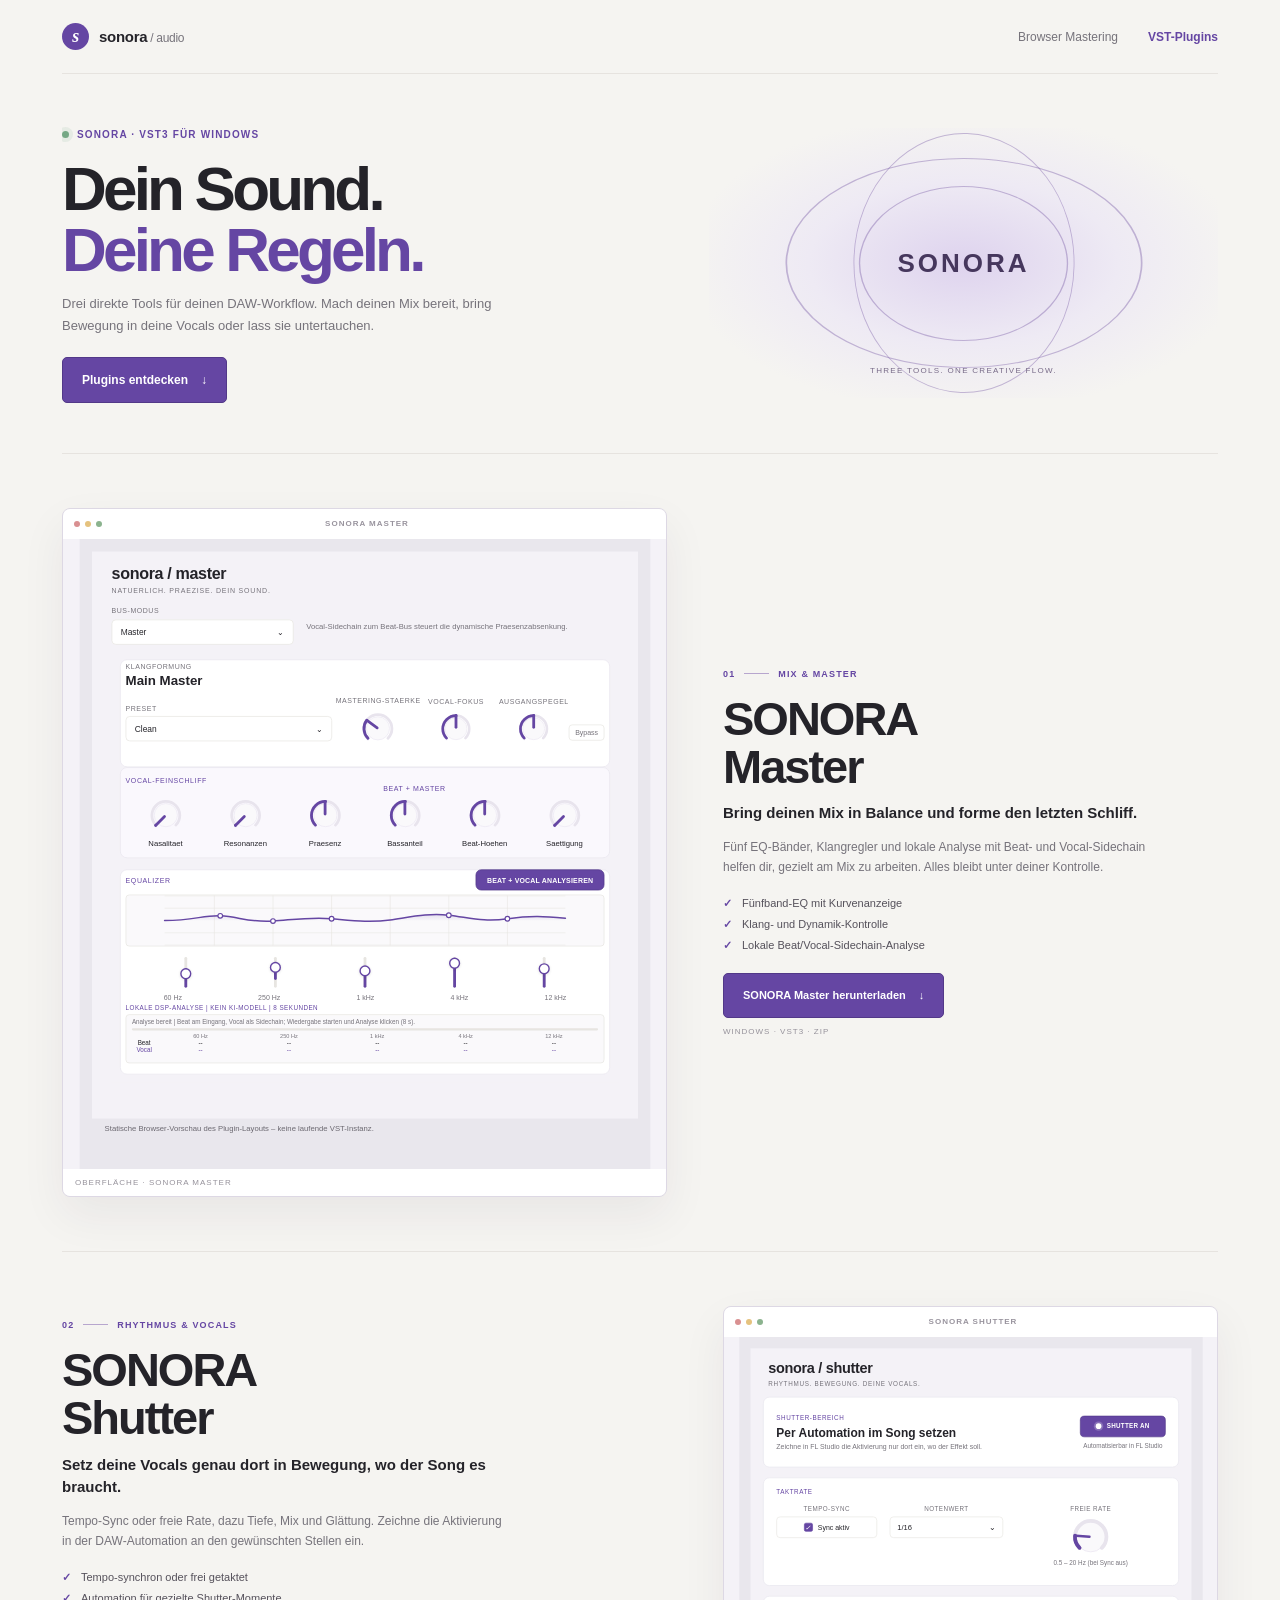
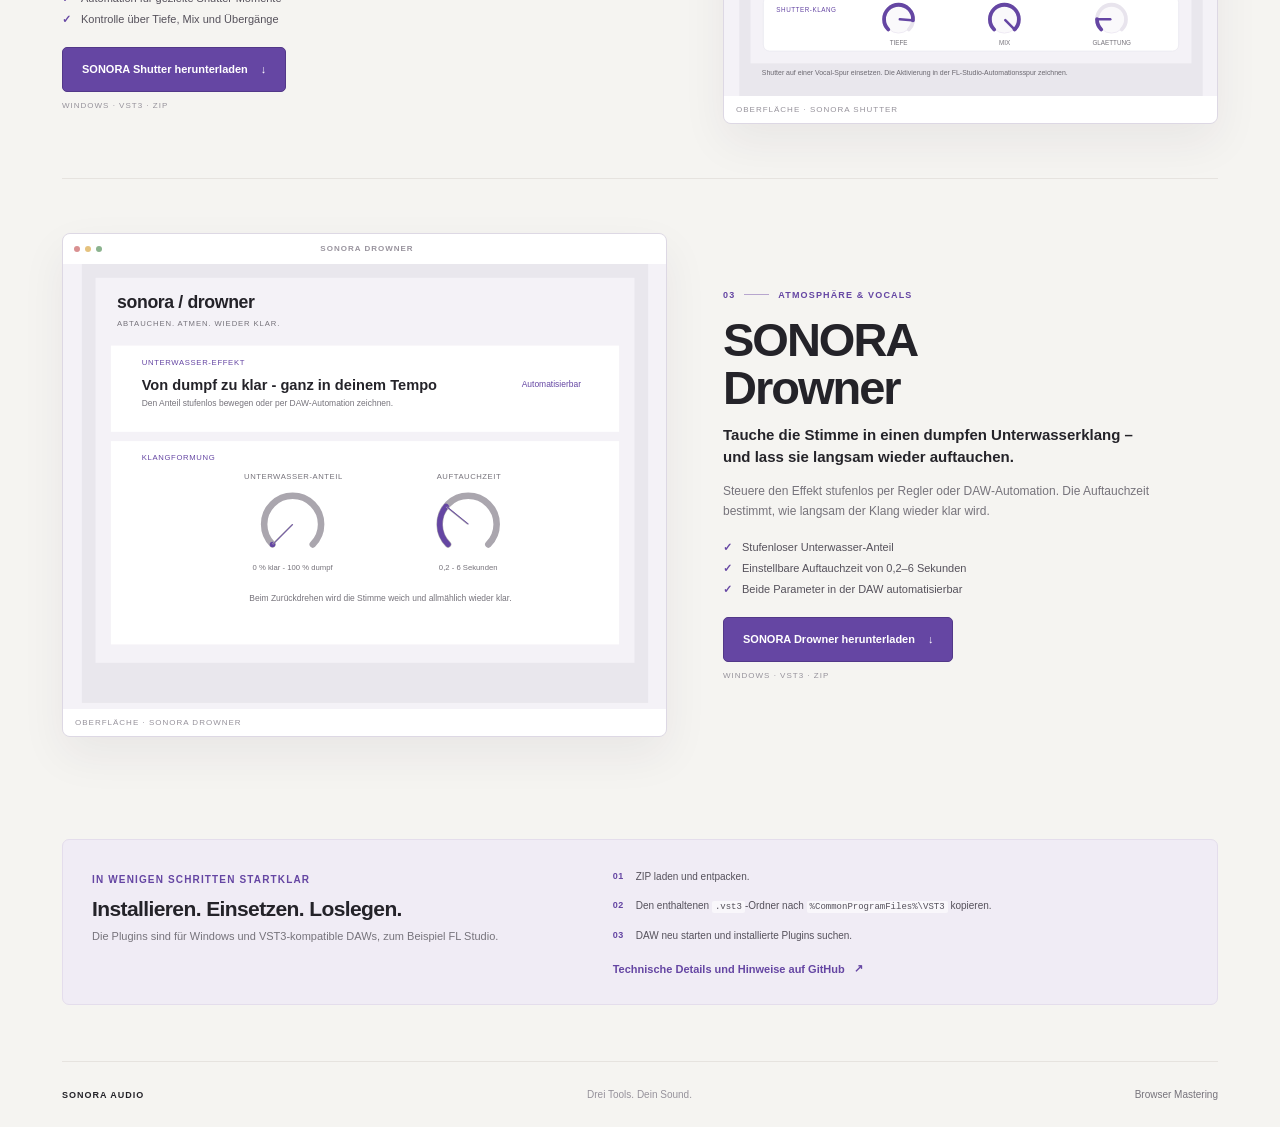
==== plugins.html @ d0b1e363 "Restructure SONORA website and add plugin showcase Give the browser mastering tool its own page and " ====
<!doctype html>
<html lang="de">
  <head>
    <meta charset="utf-8">
    <meta name="viewport" content="width=device-width, initial-scale=1">
    <meta name="theme-color" content="#f5f4f1">
    <meta name="description" content="Entdecke SONORA Master, Shutter und Drowner: drei Windows VST3-Plugins mit Screenshots und direktem Download.">
    <title>SONORA VST-Plugins — SONORA Audio</title>
    <link rel="stylesheet" href="site.css">
  </head>
  <body>
    <div class="site-shell">
      <header class="site-header">
        <a class="brand" href="index.html" aria-label="SONORA Startseite">
          <span class="brand-mark" aria-hidden="true">s</span>
          <span>sonora<span class="brand-tail"> / audio</span></span>
        </a>
        <nav class="site-nav" aria-label="Hauptnavigation">
          <a href="mastering.html">Browser Mastering</a>
          <a class="active" href="plugins.html" aria-current="page">VST-Plugins</a>
        </nav>
      </header>

      <main>
        <section class="plugins-hero">
          <div>
            <span class="eyebrow"><i></i> SONORA · VST3 FÜR WINDOWS</span>
            <h1>Dein Sound.<br><span>Deine Regeln.</span></h1>
            <p>Drei direkte Tools für deinen DAW-Workflow. Mach deinen Mix bereit, bring Bewegung in deine Vocals oder lass sie untertauchen.</p>
            <a class="button button-primary" href="#plugins">Plugins entdecken <span aria-hidden="true">↓</span></a>
          </div>
          <div class="plugins-hero-art" aria-hidden="true">
            <div class="hero-ring ring-a"></div>
            <div class="hero-ring ring-b"></div>
            <div class="hero-ring ring-c"></div>
            <span class="hero-art-word">SONORA</span>
            <span class="hero-art-caption">THREE TOOLS. ONE CREATIVE FLOW.</span>
          </div>
        </section>

        <section class="plugin-list" id="plugins" aria-label="SONORA VST3 Plugins">
          <article class="plugin-feature">
            <div class="plugin-preview">
              <div class="preview-bar"><span></span><span></span><span></span><b>SONORA MASTER</b></div>
              <div class="preview-window master-preview">
                <iframe src="plugin/resource/ui-preview.html" title="Screenshot-Vorschau der SONORA Master VST-Oberfläche" loading="lazy"></iframe>
              </div>
              <span class="preview-caption">OBERFLÄCHE · SONORA MASTER</span>
            </div>
            <div class="plugin-copy">
              <span class="plugin-number">01 <i></i> MIX &amp; MASTER</span>
              <h2>SONORA<br>Master</h2>
              <p class="plugin-lead">Bring deinen Mix in Balance und forme den letzten Schliff.</p>
              <p>Fünf EQ-Bänder, Klangregler und lokale Analyse mit Beat- und Vocal-Sidechain helfen dir, gezielt am Mix zu arbeiten. Alles bleibt unter deiner Kontrolle.</p>
              <ul class="feature-list"><li>Fünfband-EQ mit Kurvenanzeige</li><li>Klang- und Dynamik-Kontrolle</li><li>Lokale Beat/Vocal-Sidechain-Analyse</li></ul>
              <a class="button button-primary download-button" href="https://github.com/simon-of-course/sonora-mastering/releases/latest/download/SONORA_Master.vst3.zip">SONORA Master herunterladen <span aria-hidden="true">↓</span></a>
              <span class="download-meta">WINDOWS · VST3 · ZIP</span>
            </div>
          </article>

          <article class="plugin-feature plugin-feature-reverse">
            <div class="plugin-preview">
              <div class="preview-bar"><span></span><span></span><span></span><b>SONORA SHUTTER</b></div>
              <div class="preview-window">
                <iframe src="plugin/resource/shutter-preview.html" title="Screenshot-Vorschau der SONORA Shutter VST-Oberfläche" loading="lazy"></iframe>
              </div>
              <span class="preview-caption">OBERFLÄCHE · SONORA SHUTTER</span>
            </div>
            <div class="plugin-copy">
              <span class="plugin-number">02 <i></i> RHYTHMUS &amp; VOCALS</span>
              <h2>SONORA<br>Shutter</h2>
              <p class="plugin-lead">Setz deine Vocals genau dort in Bewegung, wo der Song es braucht.</p>
              <p>Tempo-Sync oder freie Rate, dazu Tiefe, Mix und Glättung. Zeichne die Aktivierung in der DAW-Automation an den gewünschten Stellen ein.</p>
              <ul class="feature-list"><li>Tempo-synchron oder frei getaktet</li><li>Automation für gezielte Shutter-Momente</li><li>Kontrolle über Tiefe, Mix und Übergänge</li></ul>
              <a class="button button-primary download-button" href="https://github.com/simon-of-course/sonora-mastering/releases/latest/download/SONORA_Shutter.vst3.zip">SONORA Shutter herunterladen <span aria-hidden="true">↓</span></a>
              <span class="download-meta">WINDOWS · VST3 · ZIP</span>
            </div>
          </article>

          <article class="plugin-feature">
            <div class="plugin-preview">
              <div class="preview-bar"><span></span><span></span><span></span><b>SONORA DROWNER</b></div>
              <div class="preview-window">
                <iframe src="plugin/resource/drowner-preview.html" title="Screenshot-Vorschau der SONORA Drowner VST-Oberfläche" loading="lazy"></iframe>
              </div>
              <span class="preview-caption">OBERFLÄCHE · SONORA DROWNER</span>
            </div>
            <div class="plugin-copy">
              <span class="plugin-number">03 <i></i> ATMOSPHÄRE &amp; VOCALS</span>
              <h2>SONORA<br>Drowner</h2>
              <p class="plugin-lead">Tauche die Stimme in einen dumpfen Unterwasserklang – und lass sie langsam wieder auftauchen.</p>
              <p>Steuere den Effekt stufenlos per Regler oder DAW-Automation. Die Auftauchzeit bestimmt, wie langsam der Klang wieder klar wird.</p>
              <ul class="feature-list"><li>Stufenloser Unterwasser-Anteil</li><li>Einstellbare Auftauchzeit von 0,2–6 Sekunden</li><li>Beide Parameter in der DAW automatisierbar</li></ul>
              <a class="button button-primary download-button" href="https://github.com/simon-of-course/sonora-mastering/releases/latest/download/SONORA_Drowner.vst3.zip">SONORA Drowner herunterladen <span aria-hidden="true">↓</span></a>
              <span class="download-meta">WINDOWS · VST3 · ZIP</span>
            </div>
          </article>
        </section>

        <section class="install-panel">
          <div>
            <span class="eyebrow">IN WENIGEN SCHRITTEN STARTKLAR</span>
            <h2>Installieren. Einsetzen. Loslegen.</h2>
            <p>Die Plugins sind für Windows und VST3-kompatible DAWs, zum Beispiel FL Studio.</p>
          </div>
          <ol>
            <li><b>01</b><span>ZIP laden und entpacken.</span></li>
            <li><b>02</b><span>Den enthaltenen <code>.vst3</code>-Ordner nach <code>%CommonProgramFiles%\VST3</code> kopieren.</span></li>
            <li><b>03</b><span>DAW neu starten und installierte Plugins suchen.</span></li>
          </ol>
          <a class="text-link" href="https://github.com/simon-of-course/sonora-mastering/blob/main/plugin/README.md" target="_blank" rel="noopener noreferrer">Technische Details und Hinweise auf GitHub <span aria-hidden="true">↗</span></a>
        </section>
      </main>

      <footer class="site-footer">
        <a class="footer-brand" href="index.html">SONORA AUDIO</a>
        <span>Drei Tools. Dein Sound.</span>
        <a href="mastering.html">Browser Mastering</a>
      </footer>
    </div>
  </body>
</html>
---- site.css ----
:root {
  color-scheme: light;
  --page: #f5f4f1;
  --paper: #fff;
  --ink: #242329;
  --muted: #76737b;
  --quiet: #96929b;
  --line: #e6e3df;
  --accent: #6546a3;
  --accent-dark: #523888;
  --accent-soft: #eee9f6;
  --sans: "Segoe UI", Arial, sans-serif;
}

* { box-sizing: border-box; }
html { scroll-behavior: smooth; }
body { min-width: 320px; min-height: 100vh; margin: 0; background: var(--page); color: var(--ink); font-family: var(--sans); -webkit-font-smoothing: antialiased; }
a { color: inherit; }
.site-shell { width: min(1240px, 100%); margin: 0 auto; padding: 0 42px; }
.site-header { height: 74px; display: flex; align-items: center; justify-content: space-between; border-bottom: 1px solid var(--line); }
.brand { display: inline-flex; align-items: center; gap: 10px; color: var(--ink); font-size: 15px; font-weight: 680; text-decoration: none; letter-spacing: -.3px; }
.brand-mark { width: 27px; height: 27px; display: grid; place-items: center; border-radius: 50%; background: var(--accent); color: white; font: italic 600 18px Georgia, serif; }
.brand-tail { color: var(--muted); font-size: 12px; font-weight: 400; }
.site-nav { display: flex; align-items: center; gap: 30px; }
.site-nav a { color: var(--muted); font-size: 12px; text-decoration: none; transition: color .16s ease; }
.site-nav a:hover, .site-nav a.active { color: var(--accent); }
.site-nav a.active { font-weight: 650; }
.home-hero { position: relative; min-height: 520px; display: grid; grid-template-columns: 1fr 1fr; align-items: center; gap: 36px; padding: 58px 0 52px; }
.hero-copy { position: relative; z-index: 1; max-width: 520px; }
.eyebrow { display: inline-flex; align-items: center; gap: 8px; color: var(--accent); font-size: 10px; font-weight: 650; letter-spacing: 1.15px; }
.eyebrow i { width: 7px; height: 7px; border-radius: 50%; background: #75a885; box-shadow: 0 0 0 4px #75a88520; }
h1, h2, h3, p { margin-top: 0; }
.home-hero h1, .plugins-hero h1 { margin: 22px 0 16px; font-size: clamp(52px, 6.4vw, 78px); font-weight: 560; letter-spacing: -5px; line-height: .98; }
.home-hero h1 span, .plugins-hero h1 span { color: var(--accent); }
.hero-copy > p, .plugins-hero > div:first-child > p { max-width: 470px; margin: 0; color: var(--muted); font-size: 15px; line-height: 1.75; }
.hero-actions { display: flex; flex-wrap: wrap; gap: 10px; margin-top: 27px; }
.button { min-height: 46px; display: inline-flex; align-items: center; justify-content: center; gap: 13px; padding: 0 19px; border: 1px solid transparent; border-radius: 5px; font-size: 12px; font-weight: 650; text-decoration: none; transition: background .16s, color .16s, border-color .16s, transform .16s; }
.button:hover { transform: translateY(-1px); }
.button-primary { border-color: var(--accent-dark); background: var(--accent); color: #fff; }
.button-primary:hover { background: var(--accent-dark); }
.button-secondary { border-color: var(--line); background: var(--paper); color: var(--ink); }
.button-secondary:hover { border-color: var(--accent); color: var(--accent); }
.hero-note { display: flex; align-items: center; gap: 8px; margin-top: 22px; color: var(--muted); font-size: 10px; }
.privacy-icon { width: 18px; height: 18px; display: grid; place-items: center; border-radius: 50%; background: #e8f0e9; color: #4a8257; font-size: 11px; font-weight: 700; }
.hero-art { position: relative; min-height: 370px; display: grid; place-items: center; overflow: hidden; border: 1px solid #e6e0ed; border-radius: 9px; background: linear-gradient(135deg, #f8f6fa 0%, #ebe5f2 54%, #f5f0f9 100%); }
.art-glow { position: absolute; width: 280px; height: 280px; border-radius: 50%; background: #9b7acb30; filter: blur(40px); }
.art-orbit { position: absolute; width: 270px; height: 270px; border: 1px solid #7658a444; border-radius: 50%; transform: rotate(-24deg) scaleY(.42); }
.orbit-one { width: 390px; height: 390px; transform: rotate(28deg) scaleY(.36); }
.orbit-two { width: 330px; height: 330px; transform: rotate(-48deg) scaleY(.55); }
.art-disc { position: relative; z-index: 1; width: 168px; height: 168px; display: flex; flex-direction: column; align-items: center; justify-content: center; border: 1px solid #ffffffbd; border-radius: 50%; background: radial-gradient(circle at 35% 30%, #fff 0%, #eee8f5 54%, #c3b4d7 100%); box-shadow: 0 18px 60px #543b7a24, inset 0 0 35px #fff9; }
.art-disc span { color: #4b3b64; font-size: 27px; font-weight: 700; letter-spacing: -1.7px; }
.art-disc small { margin-top: 6px; color: #80748f; font-size: 7px; letter-spacing: 1.3px; }
.wave-bars { position: absolute; z-index: 2; top: 50%; left: 0; width: 100%; height: 68px; display: flex; align-items: center; justify-content: center; gap: 5px; transform: translateY(-50%); opacity: .8; }
.wave-bars i { width: 2px; height: 23%; border-radius: 3px; background: #705498; }
.wave-bars i:nth-child(3n) { height: 58%; }.wave-bars i:nth-child(4n) { height: 82%; }.wave-bars i:nth-child(5n) { height: 38%; }.wave-bars i:nth-child(7n) { height: 100%; }
.art-caption { position: absolute; bottom: 21px; color: #776b86; font-size: 8px; letter-spacing: 1.5px; }
.tools-section { padding: 28px 0 75px; }
.section-heading { margin-bottom: 24px; }
.section-heading h2 { margin: 9px 0 5px; font-size: 28px; font-weight: 580; letter-spacing: -1px; }
.section-heading p { margin: 0; color: var(--muted); font-size: 12px; }
.tool-cards { display: grid; grid-template-columns: 1fr 1fr; gap: 16px; }
.tool-card { position: relative; min-height: 245px; padding: 24px 26px; border: 1px solid var(--line); border-radius: 7px; background: var(--paper); }
.tool-card.vst-card { background: linear-gradient(130deg, #f2eef8 0%, #fff 65%); }
.card-index { color: var(--quiet); font-size: 9px; font-weight: 650; letter-spacing: 1px; }
.tool-icon { position: absolute; top: 22px; right: 24px; width: 37px; height: 37px; display: grid; place-items: center; border: 1px solid #e8e2ef; border-radius: 50%; color: var(--accent); font-size: 18px; }
.tool-card h3 { margin: 24px 0 8px; font-size: 20px; font-weight: 620; letter-spacing: -.5px; }
.tool-card p { max-width: 450px; margin: 0; color: var(--muted); font-size: 12px; line-height: 1.65; }
.text-link { display: inline-flex; align-items: center; gap: 9px; margin-top: 17px; color: var(--accent); font-size: 11px; font-weight: 650; text-decoration: none; }
.text-link:hover { color: var(--accent-dark); text-decoration: underline; text-underline-offset: 3px; }
.site-footer { min-height: 66px; display: flex; align-items: center; justify-content: space-between; border-top: 1px solid var(--line); color: var(--quiet); font-size: 10px; }
.site-footer a { color: var(--muted); text-decoration: none; }
.site-footer a:hover { color: var(--accent); }
.footer-brand { color: var(--ink) !important; font-size: 9px; font-weight: 700; letter-spacing: 1px; }

.plugins-hero { position: relative; min-height: 365px; display: grid; grid-template-columns: 1.1fr .9fr; align-items: center; gap: 25px; padding: 50px 0; overflow: hidden; }
.plugins-hero h1 { margin: 17px 0 12px; font-size: clamp(44px, 5vw, 62px); letter-spacing: -3.8px; }
.plugins-hero > div:first-child > p { max-width: 450px; font-size: 13px; line-height: 1.7; }
.plugins-hero .button { margin-top: 20px; }
.plugins-hero-art { position: relative; height: 270px; display: grid; place-items: center; overflow: hidden; border-radius: 8px; background: radial-gradient(ellipse at center, #ded3ee 0%, #eeeaf4 43%, #f5f4f1 78%); }
.hero-ring { position: absolute; width: 210px; height: 210px; border: 1px solid #7658a466; border-radius: 50%; transform: scaleX(1.7) rotate(25deg); }
.ring-b { width: 155px; height: 155px; transform: scaleX(1.35) rotate(-35deg); }
.ring-c { width: 260px; height: 260px; transform: scaleX(.85) rotate(70deg); }
.hero-art-word { position: relative; color: #46375d; font-size: 26px; font-weight: 700; letter-spacing: 3px; }
.hero-art-caption { position: absolute; bottom: 23px; color: #786b88; font-size: 8px; letter-spacing: 1.3px; }
.plugin-list { padding: 0 0 48px; }
.plugin-feature { display: grid; grid-template-columns: minmax(0, 1.1fr) minmax(300px, .9fr); align-items: center; gap: 56px; padding: 54px 0; border-top: 1px solid var(--line); scroll-margin-top: 15px; }
.plugin-feature-reverse .plugin-preview { order: 2; }
.plugin-feature-reverse .preview-window { height: 359px; }
.plugin-feature-reverse .preview-window iframe { transform: translateX(-50%) scale(.63); }
.plugin-preview { width: 100%; overflow: hidden; border: 1px solid #ddd8e4; border-radius: 8px; background: #e9e7ed; box-shadow: 0 18px 45px #30243c10; }
.preview-bar { height: 30px; display: flex; align-items: center; gap: 5px; padding: 0 11px; background: #fff; }
.preview-bar > span { width: 6px; height: 6px; border-radius: 50%; background: #d7d2dc; }
.preview-bar > span:first-child { background: #d99091; }.preview-bar > span:nth-child(2) { background: #e5c27e; }.preview-bar > span:nth-child(3) { background: #8bb38e; }
.preview-bar b { margin-left: auto; margin-right: auto; color: #99949e; font-size: 8px; font-weight: 650; letter-spacing: 1px; transform: translateX(-14px); }
.preview-window { position: relative; width: 100%; height: 445px; overflow: hidden; background: #f4f2f7; }
.preview-window iframe { position: absolute; top: 0; left: 50%; width: 736px; height: 570px; border: 0; transform: translateX(-50%) scale(.77); transform-origin: top center; }
.preview-window.master-preview { height: 630px; }
.preview-window.master-preview iframe { width: 816px; height: 900px; transform: translateX(-50%) scale(.70); }
.preview-caption { height: 27px; display: flex; align-items: center; padding: 0 12px; background: #fff; color: var(--quiet); font-size: 8px; letter-spacing: 1px; }
.plugin-copy { max-width: 440px; }
.plugin-number { display: flex; align-items: center; gap: 9px; color: var(--accent); font-size: 9px; font-weight: 700; letter-spacing: 1.15px; }
.plugin-number i { width: 25px; height: 1px; background: #b7a6ce; }
.plugin-copy h2 { margin: 16px 0 12px; font-size: clamp(34px, 4vw, 47px); font-weight: 580; letter-spacing: -2px; line-height: 1.02; }
.plugin-copy p { margin: 0 0 12px; color: var(--muted); font-size: 12px; line-height: 1.7; }
.plugin-copy p.plugin-lead { color: var(--ink); font-size: 15px; font-weight: 550; line-height: 1.5; }
.feature-list { display: grid; gap: 9px; margin: 19px 0 22px; padding: 0; list-style: none; }
.feature-list li { position: relative; padding-left: 19px; color: #55515b; font-size: 11px; }
.feature-list li::before { position: absolute; top: 0; left: 0; color: var(--accent); content: "✓"; font-weight: 700; }
.download-button { min-height: 45px; font-size: 11px; }
.download-meta { display: block; margin-top: 9px; color: var(--quiet); font-size: 8px; letter-spacing: 1px; }
.install-panel { display: grid; grid-template-columns: .9fr 1.1fr; gap: 20px 50px; margin: 0 0 56px; padding: 29px; border: 1px solid #e4ddec; border-radius: 7px; background: #f0ecf5; }
.install-panel h2 { margin: 10px 0 7px; font-size: 21px; font-weight: 600; letter-spacing: -.6px; }
.install-panel > div > p { margin: 0; color: var(--muted); font-size: 11px; line-height: 1.6; }
.install-panel ol { display: grid; gap: 12px; margin: 0; padding: 0; list-style: none; }
.install-panel li { display: flex; align-items: flex-start; gap: 12px; color: #55515b; font-size: 10px; line-height: 1.6; }
.install-panel li b { color: var(--accent); font-size: 9px; letter-spacing: .5px; }
.install-panel code { padding: 1px 3px; border-radius: 2px; background: #fff9; font: 9px Consolas, monospace; overflow-wrap: anywhere; }
.install-panel .text-link { grid-column: 2; margin-top: -3px; }

@media (max-width: 850px) {
  .site-shell { padding: 0 25px; }
  .home-hero { min-height: 460px; grid-template-columns: 1fr .9fr; gap: 20px; }
  .hero-art { min-height: 330px; }
  .plugin-feature, .plugin-feature-reverse { grid-template-columns: 1fr; gap: 25px; }
  .plugin-feature-reverse .plugin-preview { order: 0; }
  .preview-window { height: 531px; }
  .preview-window iframe { transform: translateX(-50%) scale(.93); }
  .plugin-feature-reverse .preview-window { height: 531px; }
  .plugin-feature-reverse .preview-window iframe { transform: translateX(-50%) scale(.93); }
  .preview-window.master-preview { height: 810px; }
  .preview-window.master-preview iframe { transform: translateX(-50%) scale(.90); }
}
@media (max-width: 680px) {
  .site-shell { padding: 0 18px; }
  .site-header { height: 64px; }
  .site-nav { gap: 17px; }
  .site-nav a { font-size: 10px; }
  .home-hero { min-height: 0; grid-template-columns: 1fr; gap: 31px; padding: 54px 0 36px; }
  .home-hero h1 { font-size: clamp(52px, 13vw, 70px); }
  .hero-copy > p { max-width: 520px; font-size: 13px; }
  .hero-art { min-height: 290px; }
  .tools-section { padding: 20px 0 45px; }
  .tool-cards { grid-template-columns: 1fr; gap: 11px; }
  .tool-card { min-height: 220px; padding: 20px; }
  .tool-card h3 { margin-top: 20px; }
  .site-footer { min-height: 62px; gap: 12px; font-size: 9px; }
  .plugins-hero { min-height: 0; grid-template-columns: 1fr; gap: 26px; padding: 43px 0 32px; }
  .plugins-hero h1 { font-size: clamp(45px, 11vw, 60px); }
  .plugins-hero-art { height: 210px; }
  .plugin-feature, .plugin-feature-reverse { grid-template-columns: 1fr; gap: 25px; padding: 35px 0; }
  .plugin-feature-reverse .plugin-preview { order: 0; }
  .plugin-copy { max-width: none; }
  .plugin-copy h2 br { display: none; }
  .preview-window { height: min(72vw, 462px); }
  .preview-window iframe { transform: translateX(-50%) scale(.81); }
  .plugin-feature-reverse .preview-window { height: min(72vw, 462px); }
  .plugin-feature-reverse .preview-window iframe { transform: translateX(-50%) scale(.81); }
  .preview-window.master-preview { height: min(110vw, 693px); }
  .preview-window.master-preview iframe { transform: translateX(-50%) scale(.76); }
  .install-panel { grid-template-columns: 1fr; gap: 20px; padding: 22px; }
  .install-panel .text-link { grid-column: 1; margin-top: 0; }
}
@media (max-width: 600px) {
  .preview-window { height: 416px; }
  .preview-window iframe { transform: translateX(-50%) scale(.73); }
  .plugin-feature-reverse .preview-window { height: 416px; }
  .plugin-feature-reverse .preview-window iframe { transform: translateX(-50%) scale(.73); }
  .preview-window.master-preview { height: 540px; }
  .preview-window.master-preview iframe { transform: translateX(-50%) scale(.60); }
}
@media (max-width: 520px) {
  .preview-window { height: 342px; }
  .preview-window iframe { transform: translateX(-50%) scale(.60); }
  .plugin-feature-reverse .preview-window { height: 342px; }
  .plugin-feature-reverse .preview-window iframe { transform: translateX(-50%) scale(.60); }
  .preview-window.master-preview { height: 495px; }
  .preview-window.master-preview iframe { transform: translateX(-50%) scale(.55); }
}
@media (min-width: 851px) and (max-width: 999px) {
  .preview-window { height: 314px; }
  .preview-window iframe { transform: translateX(-50%) scale(.55); }
  .plugin-feature-reverse .preview-window { height: 257px; }
  .plugin-feature-reverse .preview-window iframe { transform: translateX(-50%) scale(.45); }
  .preview-window.master-preview { height: 441px; }
  .preview-window.master-preview iframe { transform: translateX(-50%) scale(.49); }
}
@media (min-width: 1000px) and (max-width: 1039px) {
  .preview-window { height: 314px; }
  .preview-window iframe { transform: translateX(-50%) scale(.55); }
  .plugin-feature-reverse .preview-window { height: 257px; }
  .plugin-feature-reverse .preview-window iframe { transform: translateX(-50%) scale(.45); }
  .preview-window.master-preview { height: 441px; }
  .preview-window.master-preview iframe { transform: translateX(-50%) scale(.49); }
}
@media (min-width: 1040px) and (max-width: 1150px) {
  .preview-window { height: 376px; }
  .preview-window iframe { transform: translateX(-50%) scale(.65); }
  .plugin-feature-reverse .preview-window { height: 303px; }
  .plugin-feature-reverse .preview-window iframe { transform: translateX(-50%) scale(.53); }
  .preview-window.master-preview { height: 522px; }
  .preview-window.master-preview iframe { transform: translateX(-50%) scale(.58); }
}
@media (min-width: 1151px) and (max-width: 1200px) {
  .preview-window { height: 422px; }
  .preview-window iframe { transform: translateX(-50%) scale(.74); }
  .plugin-feature-reverse .preview-window { height: 342px; }
  .plugin-feature-reverse .preview-window iframe { transform: translateX(-50%) scale(.60); }
  .preview-window.master-preview { height: 594px; }
  .preview-window.master-preview iframe { transform: translateX(-50%) scale(.66); }
}
@media (max-width: 480px) {
  .site-shell { padding: 0 14px; }
  .brand { gap: 7px; font-size: 13px; }
  .brand-mark { width: 24px; height: 24px; font-size: 16px; }
  .brand-tail { font-size: 10px; }
  .site-nav { gap: 12px; }
  .site-nav a { font-size: 9px; }
  .hero-actions { align-items: stretch; flex-direction: column; }
  .hero-actions .button { justify-content: space-between; }
  .preview-window { height: 263px; }
  .preview-window iframe { transform: translateX(-50%) scale(.46); }
  .plugin-feature-reverse .preview-window { height: 263px; }
  .plugin-feature-reverse .preview-window iframe { transform: translateX(-50%) scale(.46); }
  .preview-window.master-preview { height: 378px; }
  .preview-window.master-preview iframe { transform: translateX(-50%) scale(.42); }
  .site-footer { flex-wrap: wrap; justify-content: space-between; padding: 13px 0; }
  .site-footer > span { display: none; }
}
@media (max-width: 380px) {
  .site-shell { padding: 0 11px; }
  .site-nav { gap: 9px; }
  .site-nav a { font-size: 8px; }
  .preview-window { height: 228px; }
  .preview-window iframe { transform: translateX(-50%) scale(.40); }
  .plugin-feature-reverse .preview-window { height: 228px; }
  .plugin-feature-reverse .preview-window iframe { transform: translateX(-50%) scale(.40); }
  .preview-window.master-preview { height: 324px; }
  .preview-window.master-preview iframe { transform: translateX(-50%) scale(.36); }
  .install-panel code { font-size: 8px; }
}
@media (prefers-reduced-motion: reduce) {
  *, *::before, *::after { scroll-behavior: auto !important; transition-duration: .01ms !important; }
}
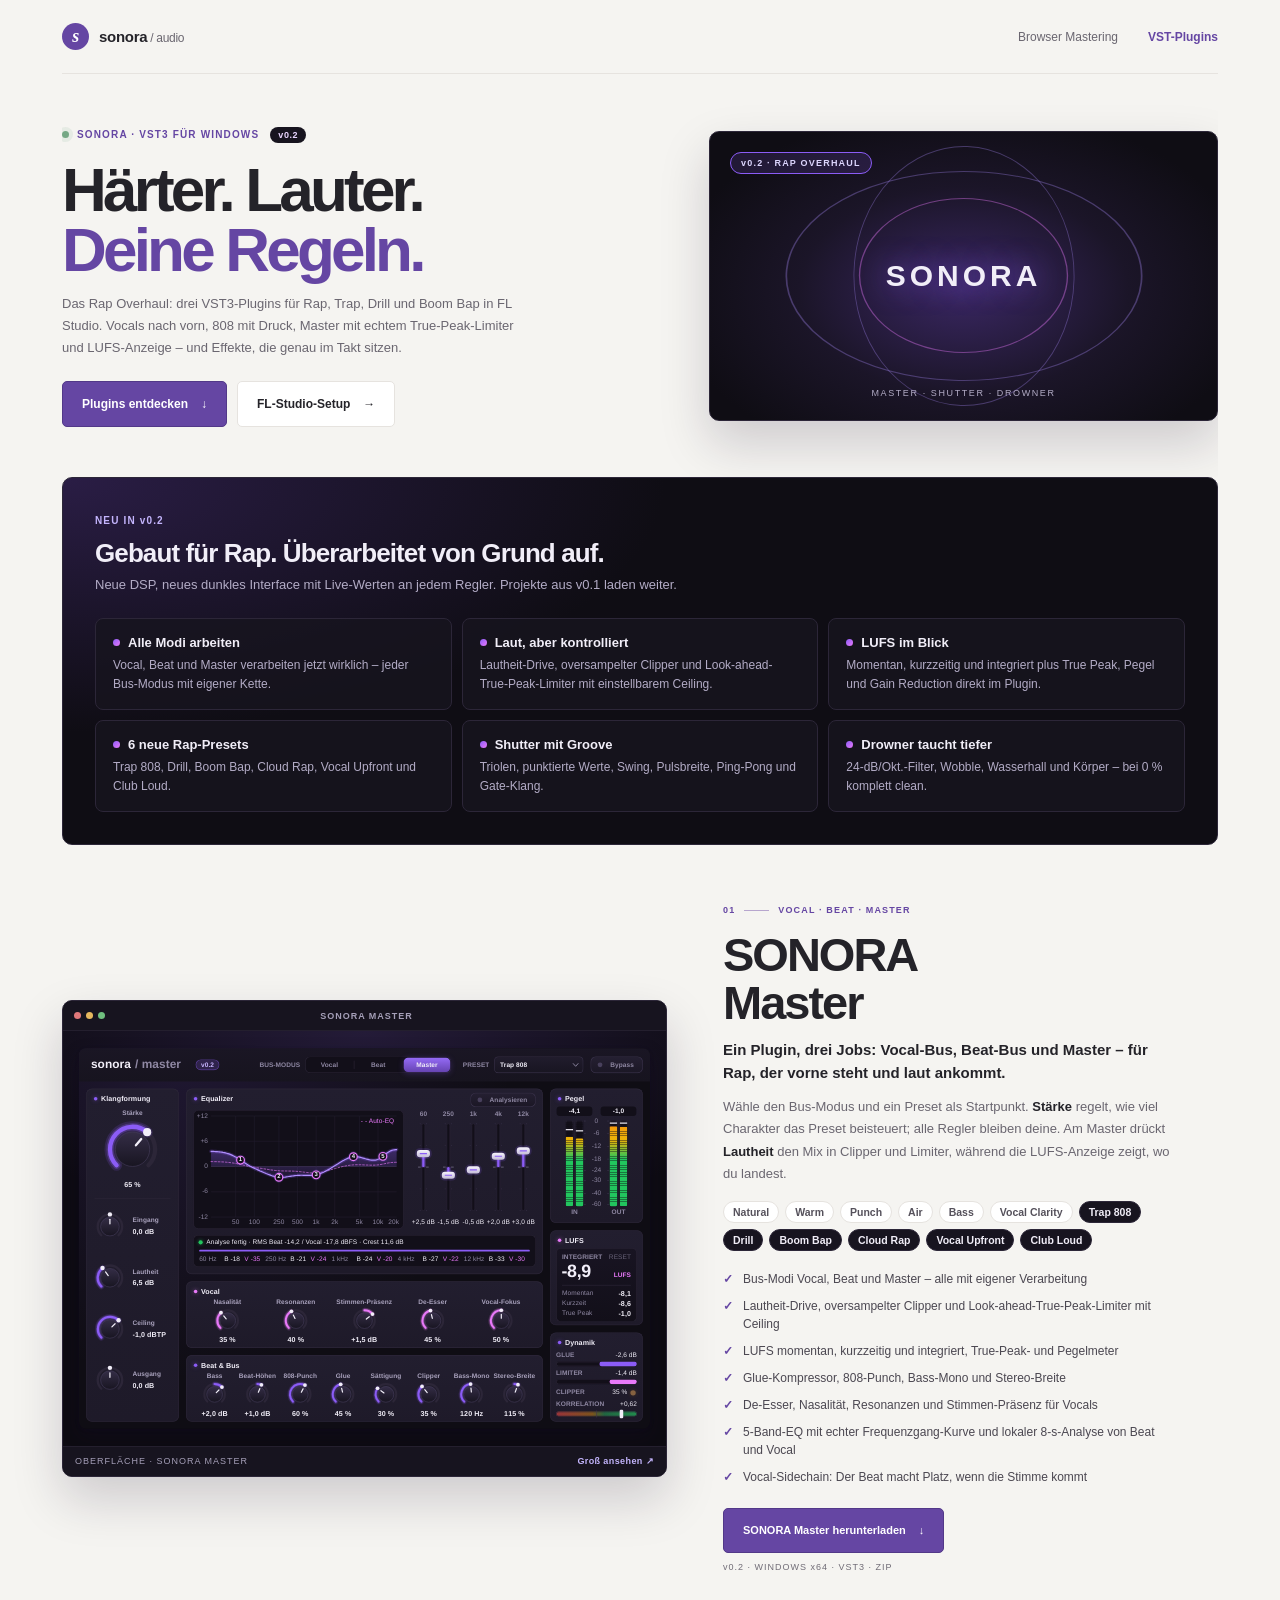
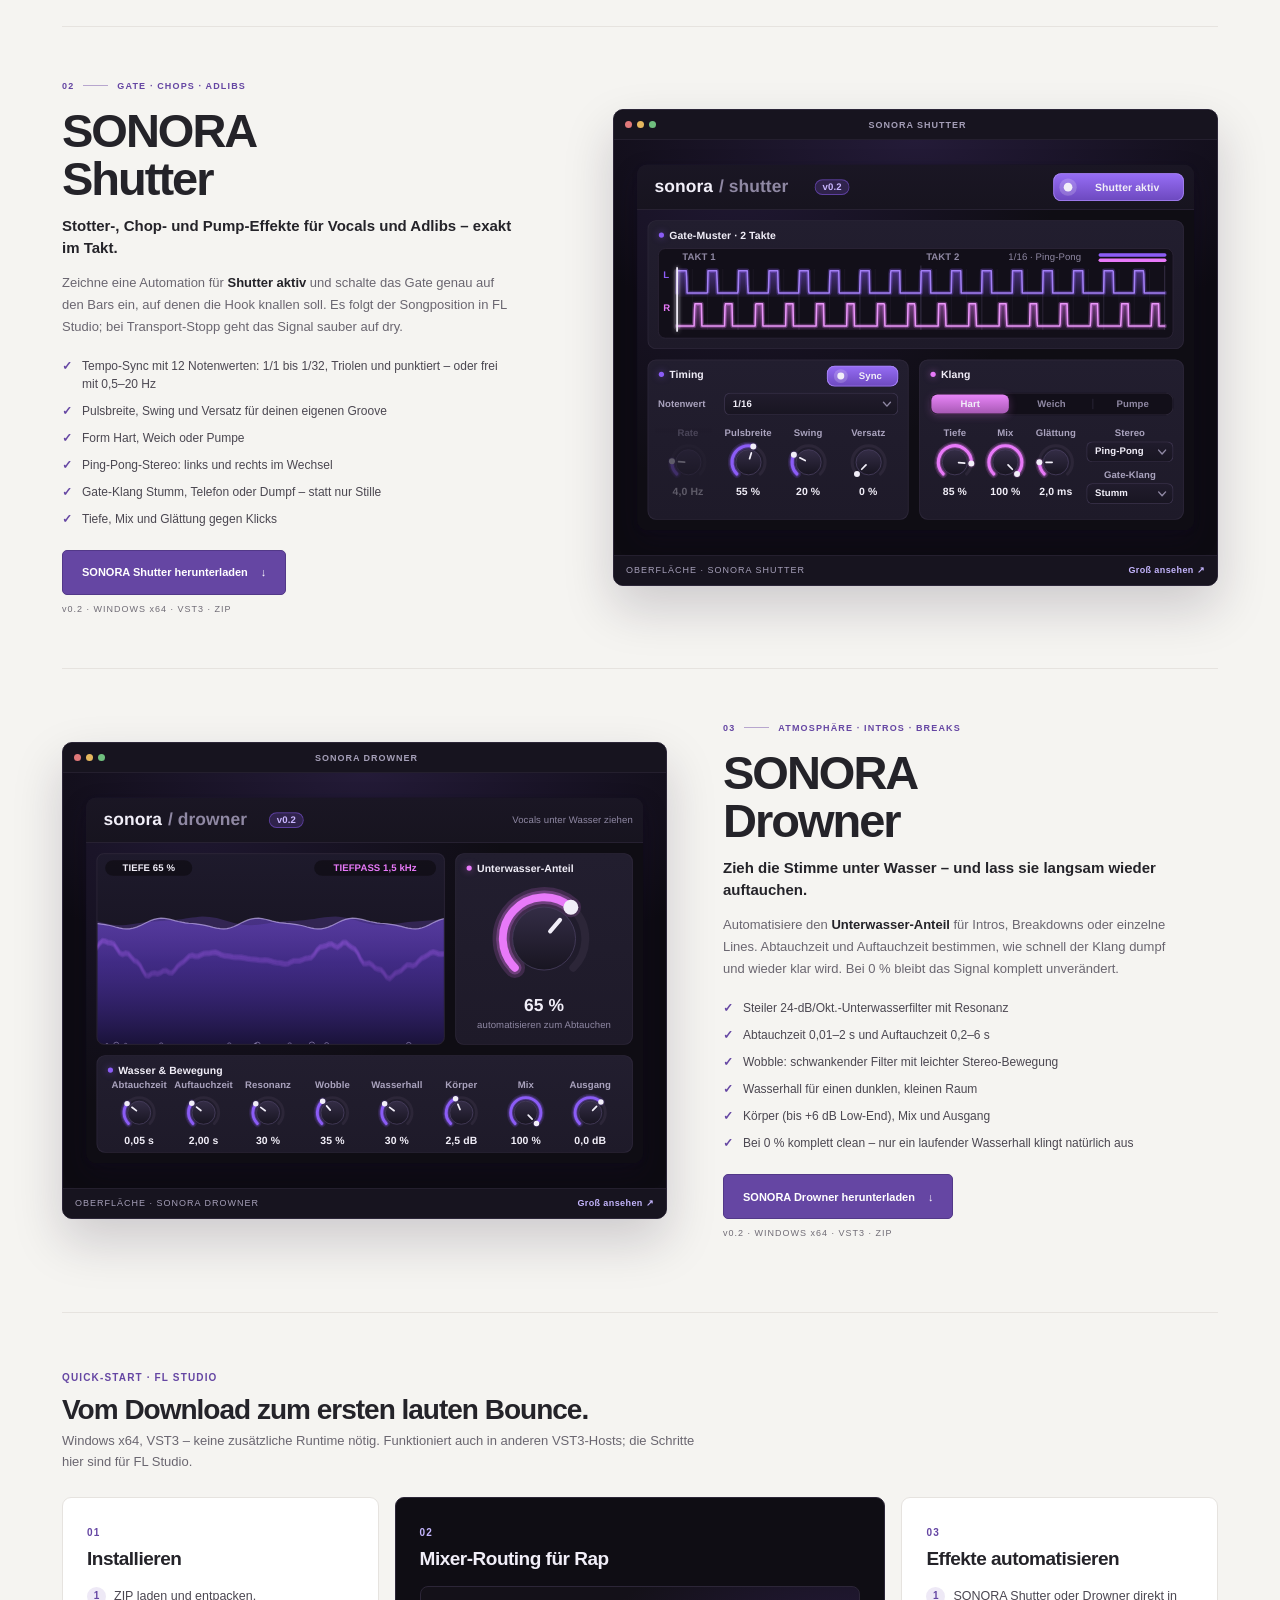
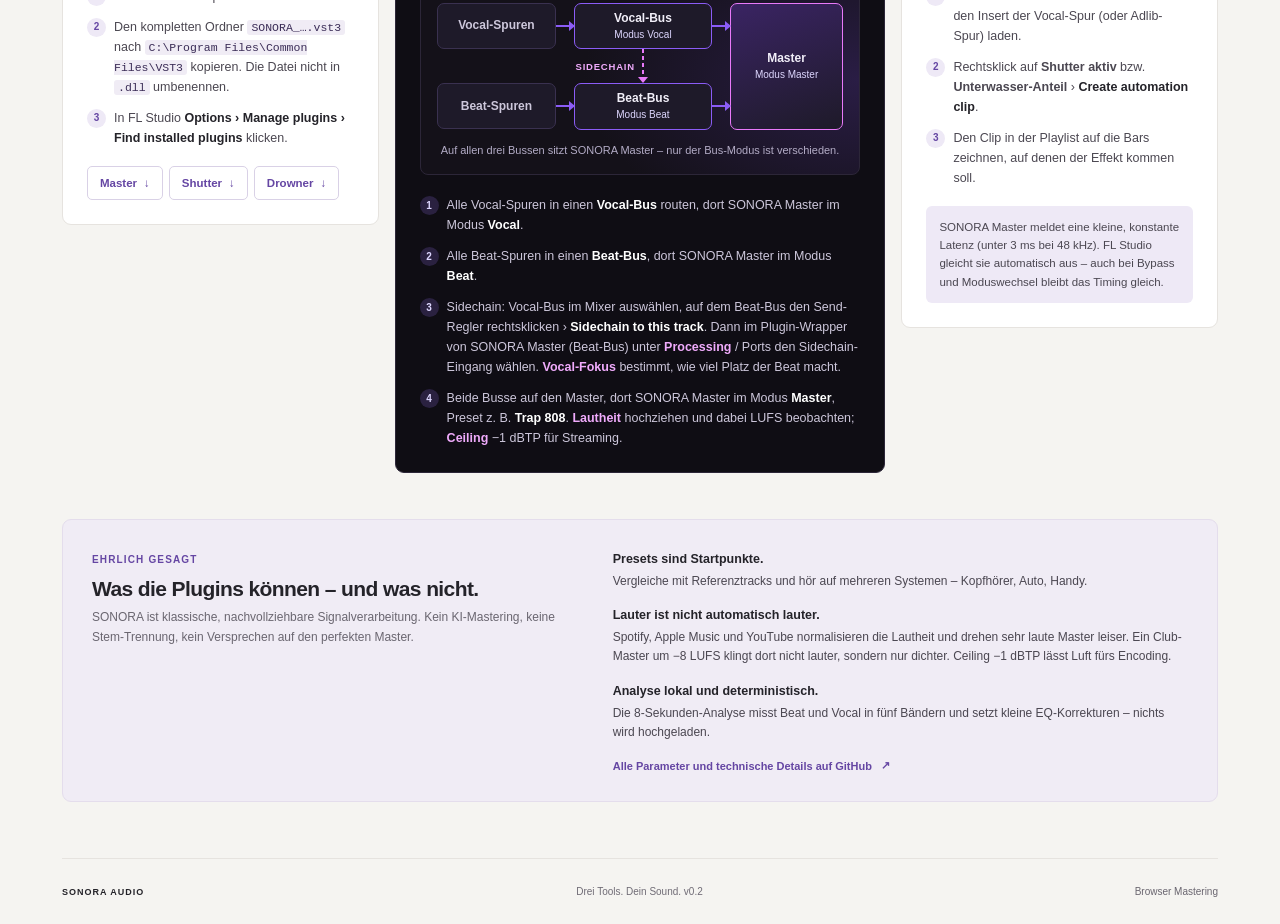
==== commit 9c3b72ba: "Integrate Shutter/Drowner v0.2 engines and update website for v0.2 Co-authored-by: Copilot <22355621" ====
--- a/plugins.html
+++ b/plugins.html
@@ -4,11 +4,12 @@
     <meta charset="utf-8">
     <meta name="viewport" content="width=device-width, initial-scale=1">
     <meta name="theme-color" content="#f5f4f1">
-    <meta name="description" content="Entdecke SONORA Master, Shutter und Drowner: drei Windows VST3-Plugins mit Screenshots und direktem Download.">
-    <title>SONORA VST-Plugins — SONORA Audio</title>
+    <meta name="description" content="SONORA v0.2 Rap Overhaul: SONORA Master, Shutter und Drowner – drei Windows-VST3-Plugins für Rap, Trap, Drill und Boom Bap in FL Studio. Mit LUFS, True-Peak-Limiter, Rap-Presets und FL-Studio-Quick-Start.">
+    <title>SONORA VST-Plugins v0.2 — Rap Overhaul · SONORA Audio</title>
     <link rel="stylesheet" href="site.css">
   </head>
   <body>
+    <a class="skip-link" href="#plugins">Zum Inhalt springen</a>
     <div class="site-shell">
       <header class="site-header">
         <a class="brand" href="index.html" aria-label="SONORA Startseite">
@@ -22,99 +23,207 @@
       </header>
 
       <main>
-        <section class="plugins-hero">
+        <section class="plugins-hero" aria-labelledby="plugins-title">
           <div>
-            <span class="eyebrow"><i></i> SONORA · VST3 FÜR WINDOWS</span>
-            <h1>Dein Sound.<br><span>Deine Regeln.</span></h1>
-            <p>Drei direkte Tools für deinen DAW-Workflow. Mach deinen Mix bereit, bring Bewegung in deine Vocals oder lass sie untertauchen.</p>
-            <a class="button button-primary" href="#plugins">Plugins entdecken <span aria-hidden="true">↓</span></a>
+            <span class="eyebrow"><i></i> SONORA · VST3 FÜR WINDOWS <span class="version-badge">v0.2</span></span>
+            <h1 id="plugins-title">Härter. Lauter.<br><span>Deine Regeln.</span></h1>
+            <p>Das Rap Overhaul: drei VST3-Plugins für Rap, Trap, Drill und Boom Bap in FL Studio. Vocals nach vorn, 808 mit Druck, Master mit echtem True-Peak-Limiter und LUFS-Anzeige – und Effekte, die genau im Takt sitzen.</p>
+            <div class="hero-actions">
+              <a class="button button-primary" href="#plugins">Plugins entdecken <span aria-hidden="true">↓</span></a>
+              <a class="button button-secondary" href="#fl-studio">FL-Studio-Setup <span aria-hidden="true">→</span></a>
+            </div>
           </div>
           <div class="plugins-hero-art" aria-hidden="true">
             <div class="hero-ring ring-a"></div>
             <div class="hero-ring ring-b"></div>
             <div class="hero-ring ring-c"></div>
+            <span class="hero-art-badge">v0.2 · RAP OVERHAUL</span>
             <span class="hero-art-word">SONORA</span>
-            <span class="hero-art-caption">THREE TOOLS. ONE CREATIVE FLOW.</span>
-          </div>
+            <span class="hero-art-caption">MASTER · SHUTTER · DROWNER</span>
+          </div>
+        </section>
+
+        <section class="news-panel" id="neu" aria-labelledby="news-title">
+          <div class="news-heading">
+            <span class="eyebrow eyebrow-dark">NEU IN v0.2</span>
+            <h2 id="news-title">Gebaut für Rap. Überarbeitet von Grund auf.</h2>
+            <p>Neue DSP, neues dunkles Interface mit Live-Werten an jedem Regler. Projekte aus v0.1 laden weiter.</p>
+          </div>
+          <ul class="news-grid">
+            <li><b>Alle Modi arbeiten</b><span>Vocal, Beat und Master verarbeiten jetzt wirklich – jeder Bus-Modus mit eigener Kette.</span></li>
+            <li><b>Laut, aber kontrolliert</b><span>Lautheit-Drive, oversampelter Clipper und Look-ahead-True-Peak-Limiter mit einstellbarem Ceiling.</span></li>
+            <li><b>LUFS im Blick</b><span>Momentan, kurzzeitig und integriert plus True Peak, Pegel und Gain Reduction direkt im Plugin.</span></li>
+            <li><b>6 neue Rap-Presets</b><span>Trap 808, Drill, Boom Bap, Cloud Rap, Vocal Upfront und Club Loud.</span></li>
+            <li><b>Shutter mit Groove</b><span>Triolen, punktierte Werte, Swing, Pulsbreite, Ping-Pong und Gate-Klang.</span></li>
+            <li><b>Drowner taucht tiefer</b><span>24-dB/Okt.-Filter, Wobble, Wasserhall und Körper – bei 0 % komplett clean.</span></li>
+          </ul>
         </section>
 
         <section class="plugin-list" id="plugins" aria-label="SONORA VST3 Plugins">
-          <article class="plugin-feature">
+          <article class="plugin-feature" aria-labelledby="master-title">
             <div class="plugin-preview">
               <div class="preview-bar"><span></span><span></span><span></span><b>SONORA MASTER</b></div>
               <div class="preview-window master-preview">
-                <iframe src="plugin/resource/ui-preview.html" title="Screenshot-Vorschau der SONORA Master VST-Oberfläche" loading="lazy"></iframe>
-              </div>
-              <span class="preview-caption">OBERFLÄCHE · SONORA MASTER</span>
+                <iframe src="plugin/resource/ui-preview.html" title="Vorschau der SONORA Master Oberfläche (960 × 640)" loading="lazy"></iframe>
+              </div>
+              <div class="preview-caption"><span>OBERFLÄCHE · SONORA MASTER</span><a href="plugin/resource/ui-preview.html" target="_blank" rel="noopener">Groß ansehen <span aria-hidden="true">↗</span><span class="visually-hidden"> (SONORA Master, neues Fenster)</span></a></div>
             </div>
             <div class="plugin-copy">
-              <span class="plugin-number">01 <i></i> MIX &amp; MASTER</span>
-              <h2>SONORA<br>Master</h2>
-              <p class="plugin-lead">Bring deinen Mix in Balance und forme den letzten Schliff.</p>
-              <p>Fünf EQ-Bänder, Klangregler und lokale Analyse mit Beat- und Vocal-Sidechain helfen dir, gezielt am Mix zu arbeiten. Alles bleibt unter deiner Kontrolle.</p>
-              <ul class="feature-list"><li>Fünfband-EQ mit Kurvenanzeige</li><li>Klang- und Dynamik-Kontrolle</li><li>Lokale Beat/Vocal-Sidechain-Analyse</li></ul>
+              <span class="plugin-number">01 <i></i> VOCAL · BEAT · MASTER</span>
+              <h2 id="master-title">SONORA <br>Master</h2>
+              <p class="plugin-lead">Ein Plugin, drei Jobs: Vocal-Bus, Beat-Bus und Master – für Rap, der vorne steht und laut ankommt.</p>
+              <p>Wähle den Bus-Modus und ein Preset als Startpunkt. <i>Stärke</i> regelt, wie viel Charakter das Preset beisteuert; alle Regler bleiben deine. Am Master drückt <i>Lautheit</i> den Mix in Clipper und Limiter, während die LUFS-Anzeige zeigt, wo du landest.</p>
+              <ul class="preset-chips" aria-label="Die 12 Presets">
+                <li>Natural</li><li>Warm</li><li>Punch</li><li>Air</li><li>Bass</li><li>Vocal Clarity</li>
+                <li class="new">Trap 808</li><li class="new">Drill</li><li class="new">Boom Bap</li><li class="new">Cloud Rap</li><li class="new">Vocal Upfront</li><li class="new">Club Loud</li>
+              </ul>
+              <ul class="feature-list">
+                <li>Bus-Modi Vocal, Beat und Master – alle mit eigener Verarbeitung</li>
+                <li>Lautheit-Drive, oversampelter Clipper und Look-ahead-True-Peak-Limiter mit Ceiling</li>
+                <li>LUFS momentan, kurzzeitig und integriert, True-Peak- und Pegelmeter</li>
+                <li>Glue-Kompressor, 808-Punch, Bass-Mono und Stereo-Breite</li>
+                <li>De-Esser, Nasalität, Resonanzen und Stimmen-Präsenz für Vocals</li>
+                <li>5-Band-EQ mit echter Frequenzgang-Kurve und lokaler 8-s-Analyse von Beat und Vocal</li>
+                <li>Vocal-Sidechain: Der Beat macht Platz, wenn die Stimme kommt</li>
+              </ul>
               <a class="button button-primary download-button" href="https://github.com/simon-of-course/sonora-mastering/releases/latest/download/SONORA_Master.vst3.zip">SONORA Master herunterladen <span aria-hidden="true">↓</span></a>
-              <span class="download-meta">WINDOWS · VST3 · ZIP</span>
+              <span class="download-meta">v0.2 · WINDOWS x64 · VST3 · ZIP</span>
             </div>
           </article>
 
-          <article class="plugin-feature plugin-feature-reverse">
+          <article class="plugin-feature plugin-feature-reverse" aria-labelledby="shutter-title">
             <div class="plugin-preview">
               <div class="preview-bar"><span></span><span></span><span></span><b>SONORA SHUTTER</b></div>
-              <div class="preview-window">
-                <iframe src="plugin/resource/shutter-preview.html" title="Screenshot-Vorschau der SONORA Shutter VST-Oberfläche" loading="lazy"></iframe>
-              </div>
-              <span class="preview-caption">OBERFLÄCHE · SONORA SHUTTER</span>
+              <div class="preview-window fx-preview">
+                <iframe src="plugin/resource/shutter-preview.html" title="Vorschau der SONORA Shutter Oberfläche (640 × 420)" loading="lazy"></iframe>
+              </div>
+              <div class="preview-caption"><span>OBERFLÄCHE · SONORA SHUTTER</span><a href="plugin/resource/shutter-preview.html" target="_blank" rel="noopener">Groß ansehen <span aria-hidden="true">↗</span><span class="visually-hidden"> (SONORA Shutter, neues Fenster)</span></a></div>
             </div>
             <div class="plugin-copy">
-              <span class="plugin-number">02 <i></i> RHYTHMUS &amp; VOCALS</span>
-              <h2>SONORA<br>Shutter</h2>
-              <p class="plugin-lead">Setz deine Vocals genau dort in Bewegung, wo der Song es braucht.</p>
-              <p>Tempo-Sync oder freie Rate, dazu Tiefe, Mix und Glättung. Zeichne die Aktivierung in der DAW-Automation an den gewünschten Stellen ein.</p>
-              <ul class="feature-list"><li>Tempo-synchron oder frei getaktet</li><li>Automation für gezielte Shutter-Momente</li><li>Kontrolle über Tiefe, Mix und Übergänge</li></ul>
+              <span class="plugin-number">02 <i></i> GATE · CHOPS · ADLIBS</span>
+              <h2 id="shutter-title">SONORA <br>Shutter</h2>
+              <p class="plugin-lead">Stotter-, Chop- und Pump-Effekte für Vocals und Adlibs – exakt im Takt.</p>
+              <p>Zeichne eine Automation für <i>Shutter aktiv</i> und schalte das Gate genau auf den Bars ein, auf denen die Hook knallen soll. Es folgt der Songposition in FL Studio; bei Transport-Stopp geht das Signal sauber auf dry.</p>
+              <ul class="feature-list">
+                <li>Tempo-Sync mit 12 Notenwerten: 1/1 bis 1/32, Triolen und punktiert – oder frei mit 0,5–20 Hz</li>
+                <li>Pulsbreite, Swing und Versatz für deinen eigenen Groove</li>
+                <li>Form Hart, Weich oder Pumpe</li>
+                <li>Ping-Pong-Stereo: links und rechts im Wechsel</li>
+                <li>Gate-Klang Stumm, Telefon oder Dumpf – statt nur Stille</li>
+                <li>Tiefe, Mix und Glättung gegen Klicks</li>
+              </ul>
               <a class="button button-primary download-button" href="https://github.com/simon-of-course/sonora-mastering/releases/latest/download/SONORA_Shutter.vst3.zip">SONORA Shutter herunterladen <span aria-hidden="true">↓</span></a>
-              <span class="download-meta">WINDOWS · VST3 · ZIP</span>
+              <span class="download-meta">v0.2 · WINDOWS x64 · VST3 · ZIP</span>
             </div>
           </article>
 
-          <article class="plugin-feature">
+          <article class="plugin-feature" aria-labelledby="drowner-title">
             <div class="plugin-preview">
               <div class="preview-bar"><span></span><span></span><span></span><b>SONORA DROWNER</b></div>
-              <div class="preview-window">
-                <iframe src="plugin/resource/drowner-preview.html" title="Screenshot-Vorschau der SONORA Drowner VST-Oberfläche" loading="lazy"></iframe>
-              </div>
-              <span class="preview-caption">OBERFLÄCHE · SONORA DROWNER</span>
+              <div class="preview-window fx-preview">
+                <iframe src="plugin/resource/drowner-preview.html" title="Vorschau der SONORA Drowner Oberfläche (640 × 420)" loading="lazy"></iframe>
+              </div>
+              <div class="preview-caption"><span>OBERFLÄCHE · SONORA DROWNER</span><a href="plugin/resource/drowner-preview.html" target="_blank" rel="noopener">Groß ansehen <span aria-hidden="true">↗</span><span class="visually-hidden"> (SONORA Drowner, neues Fenster)</span></a></div>
             </div>
             <div class="plugin-copy">
-              <span class="plugin-number">03 <i></i> ATMOSPHÄRE &amp; VOCALS</span>
-              <h2>SONORA<br>Drowner</h2>
-              <p class="plugin-lead">Tauche die Stimme in einen dumpfen Unterwasserklang – und lass sie langsam wieder auftauchen.</p>
-              <p>Steuere den Effekt stufenlos per Regler oder DAW-Automation. Die Auftauchzeit bestimmt, wie langsam der Klang wieder klar wird.</p>
-              <ul class="feature-list"><li>Stufenloser Unterwasser-Anteil</li><li>Einstellbare Auftauchzeit von 0,2–6 Sekunden</li><li>Beide Parameter in der DAW automatisierbar</li></ul>
+              <span class="plugin-number">03 <i></i> ATMOSPHÄRE · INTROS · BREAKS</span>
+              <h2 id="drowner-title">SONORA <br>Drowner</h2>
+              <p class="plugin-lead">Zieh die Stimme unter Wasser – und lass sie langsam wieder auftauchen.</p>
+              <p>Automatisiere den <i>Unterwasser-Anteil</i> für Intros, Breakdowns oder einzelne Lines. Abtauchzeit und Auftauchzeit bestimmen, wie schnell der Klang dumpf und wieder klar wird. Bei 0 % bleibt das Signal komplett unverändert.</p>
+              <ul class="feature-list">
+                <li>Steiler 24-dB/Okt.-Unterwasserfilter mit Resonanz</li>
+                <li>Abtauchzeit 0,01–2 s und Auftauchzeit 0,2–6 s</li>
+                <li>Wobble: schwankender Filter mit leichter Stereo-Bewegung</li>
+                <li>Wasserhall für einen dunklen, kleinen Raum</li>
+                <li>Körper (bis +6 dB Low-End), Mix und Ausgang</li>
+                <li>Bei 0 % komplett clean – nur ein laufender Wasserhall klingt natürlich aus</li>
+              </ul>
               <a class="button button-primary download-button" href="https://github.com/simon-of-course/sonora-mastering/releases/latest/download/SONORA_Drowner.vst3.zip">SONORA Drowner herunterladen <span aria-hidden="true">↓</span></a>
-              <span class="download-meta">WINDOWS · VST3 · ZIP</span>
+              <span class="download-meta">v0.2 · WINDOWS x64 · VST3 · ZIP</span>
             </div>
           </article>
         </section>
 
-        <section class="install-panel">
+        <section class="quickstart" id="fl-studio" aria-labelledby="qs-title">
+          <div class="section-heading">
+            <span class="eyebrow">QUICK-START · FL STUDIO</span>
+            <h2 id="qs-title">Vom Download zum ersten lauten Bounce.</h2>
+            <p>Windows x64, VST3 – keine zusätzliche Runtime nötig. Funktioniert auch in anderen VST3-Hosts; die Schritte hier sind für FL Studio.</p>
+          </div>
+
+          <div class="qs-grid">
+            <article class="qs-card">
+              <span class="qs-step">01</span>
+              <h3>Installieren</h3>
+              <ol class="qs-list">
+                <li>ZIP laden und entpacken.</li>
+                <li>Den kompletten Ordner <code>SONORA_….vst3</code> nach <code>C:\Program Files\Common Files\VST3</code> kopieren. Die Datei nicht in <code>.dll</code> umbenennen.</li>
+                <li>In FL Studio <b>Options › Manage plugins › Find installed plugins</b> klicken.</li>
+              </ol>
+              <div class="qs-downloads" role="group" aria-label="Downloads">
+                <a href="https://github.com/simon-of-course/sonora-mastering/releases/latest/download/SONORA_Master.vst3.zip">Master <span aria-hidden="true">↓</span></a>
+                <a href="https://github.com/simon-of-course/sonora-mastering/releases/latest/download/SONORA_Shutter.vst3.zip">Shutter <span aria-hidden="true">↓</span></a>
+                <a href="https://github.com/simon-of-course/sonora-mastering/releases/latest/download/SONORA_Drowner.vst3.zip">Drowner <span aria-hidden="true">↓</span></a>
+              </div>
+            </article>
+
+            <article class="qs-card qs-card-wide">
+              <span class="qs-step">02</span>
+              <h3>Mixer-Routing für Rap</h3>
+              <figure class="routing">
+                <div class="routing-grid" role="img" aria-label="Routing: Vocal-Spuren gehen in den Vocal-Bus mit SONORA Master im Modus Vocal, Beat-Spuren in den Beat-Bus mit SONORA Master im Modus Beat. Der Vocal-Bus sendet zusätzlich eine Sidechain in den Beat-Bus. Beide Busse gehen in den Master mit SONORA Master im Modus Master.">
+                  <span class="node node-src r1">Vocal-Spuren</span>
+                  <span class="wire r1 c2" aria-hidden="true"></span>
+                  <span class="node node-bus r1">Vocal-Bus<small>Modus Vocal</small></span>
+                  <span class="wire r1 c4" aria-hidden="true"></span>
+                  <span class="sc-link"><span>Sidechain</span></span>
+                  <span class="node node-src r3">Beat-Spuren</span>
+                  <span class="wire r3 c2" aria-hidden="true"></span>
+                  <span class="node node-bus r3">Beat-Bus<small>Modus Beat</small></span>
+                  <span class="wire r3 c4" aria-hidden="true"></span>
+                  <span class="node node-master">Master<small>Modus Master</small></span>
+                </div>
+                <figcaption>Auf allen drei Bussen sitzt SONORA Master – nur der Bus-Modus ist verschieden.</figcaption>
+              </figure>
+              <ol class="qs-list">
+                <li>Alle Vocal-Spuren in einen <b>Vocal-Bus</b> routen, dort SONORA Master im Modus <b>Vocal</b>.</li>
+                <li>Alle Beat-Spuren in einen <b>Beat-Bus</b>, dort SONORA Master im Modus <b>Beat</b>.</li>
+                <li>Sidechain: Vocal-Bus im Mixer auswählen, auf dem Beat-Bus den Send-Regler rechtsklicken › <b>Sidechain to this track</b>. Dann im Plugin-Wrapper von SONORA Master (Beat-Bus) unter <i>Processing</i> / Ports den Sidechain-Eingang wählen. <i>Vocal-Fokus</i> bestimmt, wie viel Platz der Beat macht.</li>
+                <li>Beide Busse auf den Master, dort SONORA Master im Modus <b>Master</b>, Preset z.&nbsp;B. <b>Trap 808</b>. <i>Lautheit</i> hochziehen und dabei LUFS beobachten; <i>Ceiling</i> −1&nbsp;dBTP für Streaming.</li>
+              </ol>
+            </article>
+
+            <article class="qs-card">
+              <span class="qs-step">03</span>
+              <h3>Effekte automatisieren</h3>
+              <ol class="qs-list">
+                <li>SONORA Shutter oder Drowner direkt in den Insert der Vocal-Spur (oder Adlib-Spur) laden.</li>
+                <li>Rechtsklick auf <i>Shutter aktiv</i> bzw. <i>Unterwasser-Anteil</i> › <b>Create automation clip</b>.</li>
+                <li>Den Clip in der Playlist auf die Bars zeichnen, auf denen der Effekt kommen soll.</li>
+              </ol>
+              <p class="qs-note">SONORA Master meldet eine kleine, konstante Latenz (unter 3&nbsp;ms bei 48&nbsp;kHz). FL Studio gleicht sie automatisch aus – auch bei Bypass und Moduswechsel bleibt das Timing gleich.</p>
+            </article>
+          </div>
+        </section>
+
+        <section class="install-panel honesty-panel" aria-labelledby="honest-title">
           <div>
-            <span class="eyebrow">IN WENIGEN SCHRITTEN STARTKLAR</span>
-            <h2>Installieren. Einsetzen. Loslegen.</h2>
-            <p>Die Plugins sind für Windows und VST3-kompatible DAWs, zum Beispiel FL Studio.</p>
-          </div>
-          <ol>
-            <li><b>01</b><span>ZIP laden und entpacken.</span></li>
-            <li><b>02</b><span>Den enthaltenen <code>.vst3</code>-Ordner nach <code>%CommonProgramFiles%\VST3</code> kopieren.</span></li>
-            <li><b>03</b><span>DAW neu starten und installierte Plugins suchen.</span></li>
-          </ol>
-          <a class="text-link" href="https://github.com/simon-of-course/sonora-mastering/blob/main/plugin/README.md" target="_blank" rel="noopener noreferrer">Technische Details und Hinweise auf GitHub <span aria-hidden="true">↗</span></a>
+            <span class="eyebrow">EHRLICH GESAGT</span>
+            <h2 id="honest-title">Was die Plugins können – und was nicht.</h2>
+            <p>SONORA ist klassische, nachvollziehbare Signalverarbeitung. Kein KI-Mastering, keine Stem-Trennung, kein Versprechen auf den perfekten Master.</p>
+          </div>
+          <ul>
+            <li><b>Presets sind Startpunkte.</b><span>Vergleiche mit Referenztracks und hör auf mehreren Systemen – Kopfhörer, Auto, Handy.</span></li>
+            <li><b>Lauter ist nicht automatisch lauter.</b><span>Spotify, Apple Music und YouTube normalisieren die Lautheit und drehen sehr laute Master leiser. Ein Club-Master um −8 LUFS klingt dort nicht lauter, sondern nur dichter. Ceiling −1 dBTP lässt Luft fürs Encoding.</span></li>
+            <li><b>Analyse lokal und deterministisch.</b><span>Die 8-Sekunden-Analyse misst Beat und Vocal in fünf Bändern und setzt kleine EQ-Korrekturen – nichts wird hochgeladen.</span></li>
+          </ul>
+          <a class="text-link" href="https://github.com/simon-of-course/sonora-mastering/blob/main/plugin/README.md" target="_blank" rel="noopener noreferrer">Alle Parameter und technische Details auf GitHub <span aria-hidden="true">↗</span></a>
         </section>
       </main>
 
       <footer class="site-footer">
         <a class="footer-brand" href="index.html">SONORA AUDIO</a>
-        <span>Drei Tools. Dein Sound.</span>
+        <span>Drei Tools. Dein Sound. v0.2</span>
         <a href="mastering.html">Browser Mastering</a>
       </footer>
     </div>
--- a/site.css
+++ b/site.css
@@ -3,8 +3,8 @@
   --page: #f5f4f1;
   --paper: #fff;
   --ink: #242329;
-  --muted: #76737b;
-  --quiet: #96929b;
+  --muted: #6a6670;
+  --quiet: #706c76;
   --line: #e6e3df;
   --accent: #6546a3;
   --accent-dark: #523888;
@@ -62,6 +62,7 @@
 .tool-card { position: relative; min-height: 245px; padding: 24px 26px; border: 1px solid var(--line); border-radius: 7px; background: var(--paper); }
 .tool-card.vst-card { background: linear-gradient(130deg, #f2eef8 0%, #fff 65%); }
 .card-index { color: var(--quiet); font-size: 9px; font-weight: 650; letter-spacing: 1px; }
+.card-badge { margin-left: 2px; padding: 2px 7px; border-radius: 999px; background: #17141f; color: #e9d5ff; letter-spacing: .6px; }
 .tool-icon { position: absolute; top: 22px; right: 24px; width: 37px; height: 37px; display: grid; place-items: center; border: 1px solid #e8e2ef; border-radius: 50%; color: var(--accent); font-size: 18px; }
 .tool-card h3 { margin: 24px 0 8px; font-size: 20px; font-weight: 620; letter-spacing: -.5px; }
 .tool-card p { max-width: 450px; margin: 0; color: var(--muted); font-size: 12px; line-height: 1.65; }
@@ -74,61 +75,130 @@
 
 .plugins-hero { position: relative; min-height: 365px; display: grid; grid-template-columns: 1.1fr .9fr; align-items: center; gap: 25px; padding: 50px 0; overflow: hidden; }
 .plugins-hero h1 { margin: 17px 0 12px; font-size: clamp(44px, 5vw, 62px); letter-spacing: -3.8px; }
-.plugins-hero > div:first-child > p { max-width: 450px; font-size: 13px; line-height: 1.7; }
-.plugins-hero .button { margin-top: 20px; }
-.plugins-hero-art { position: relative; height: 270px; display: grid; place-items: center; overflow: hidden; border-radius: 8px; background: radial-gradient(ellipse at center, #ded3ee 0%, #eeeaf4 43%, #f5f4f1 78%); }
-.hero-ring { position: absolute; width: 210px; height: 210px; border: 1px solid #7658a466; border-radius: 50%; transform: scaleX(1.7) rotate(25deg); }
-.ring-b { width: 155px; height: 155px; transform: scaleX(1.35) rotate(-35deg); }
+.plugins-hero > div:first-child > p { max-width: 470px; font-size: 13px; line-height: 1.7; }
+.plugins-hero .hero-actions { margin-top: 22px; }
+.version-badge { display: inline-flex; align-items: center; margin-left: 3px; padding: 3px 8px; border-radius: 999px; background: #17141f; color: #e9d5ff; font-size: 9px; font-weight: 700; letter-spacing: .6px; }
+.plugins-hero-art { position: relative; height: 290px; display: grid; place-items: center; overflow: hidden; border: 1px solid #2c2638; border-radius: 10px; background: radial-gradient(ellipse at 50% 55%, #3a2763 0%, #1b1528 46%, #0f0d14 82%); box-shadow: 0 22px 50px #1a102a2e; }
+.hero-ring { position: absolute; width: 210px; height: 210px; border: 1px solid #a78bfa55; border-radius: 50%; transform: scaleX(1.7) rotate(25deg); }
+.ring-b { width: 155px; height: 155px; border-color: #e879f966; transform: scaleX(1.35) rotate(-35deg); }
 .ring-c { width: 260px; height: 260px; transform: scaleX(.85) rotate(70deg); }
-.hero-art-word { position: relative; color: #46375d; font-size: 26px; font-weight: 700; letter-spacing: 3px; }
-.hero-art-caption { position: absolute; bottom: 23px; color: #786b88; font-size: 8px; letter-spacing: 1.3px; }
-.plugin-list { padding: 0 0 48px; }
+.hero-art-word { position: relative; color: #f1eef8; font-size: 30px; font-weight: 750; letter-spacing: 4px; text-shadow: 0 0 28px #8b5cf6aa; }
+.hero-art-badge { position: absolute; top: 20px; left: 20px; padding: 5px 10px; border: 1px solid #8b5cf6; border-radius: 999px; background: #8b5cf626; color: #ddd6fe; font-size: 9px; font-weight: 700; letter-spacing: 1.2px; }
+.hero-art-caption { position: absolute; bottom: 22px; color: #b3acc6; font-size: 9px; letter-spacing: 1.6px; }
+
+.news-panel { margin: 0 0 6px; padding: 32px; border: 1px solid #2c2638; border-radius: 10px; background: radial-gradient(90% 120% at 0% 0%, #2a1d45 0%, #0f0d14 58%); color: #f1eef8; scroll-margin-top: 15px; }
+.news-heading { max-width: 640px; margin-bottom: 22px; }
+.eyebrow-dark { color: #c4b5fd; }
+.news-heading h2 { margin: 10px 0 6px; font-size: 26px; font-weight: 600; letter-spacing: -.9px; }
+.news-heading p { margin: 0; color: #b3acc6; font-size: 13px; line-height: 1.6; }
+.news-grid { display: grid; grid-template-columns: repeat(3, minmax(0, 1fr)); gap: 10px; margin: 0; padding: 0; list-style: none; }
+.news-grid li { padding: 16px 17px; border: 1px solid #2c2638; border-radius: 8px; background: #17141fcc; }
+.news-grid b { display: flex; align-items: center; gap: 8px; margin-bottom: 6px; font-size: 13px; font-weight: 650; }
+.news-grid b::before { width: 7px; height: 7px; flex: none; border-radius: 50%; background: linear-gradient(135deg, #8b5cf6, #e879f9); content: ""; }
+.news-grid span { display: block; color: #b3acc6; font-size: 12px; line-height: 1.55; }
+
+.plugin-list { padding: 0 0 20px; }
 .plugin-feature { display: grid; grid-template-columns: minmax(0, 1.1fr) minmax(300px, .9fr); align-items: center; gap: 56px; padding: 54px 0; border-top: 1px solid var(--line); scroll-margin-top: 15px; }
+.news-panel + .plugin-list > .plugin-feature:first-child { border-top: 0; }
+.plugin-feature-reverse { grid-template-columns: minmax(300px, .9fr) minmax(0, 1.1fr); }
 .plugin-feature-reverse .plugin-preview { order: 2; }
-.plugin-feature-reverse .preview-window { height: 359px; }
-.plugin-feature-reverse .preview-window iframe { transform: translateX(-50%) scale(.63); }
-.plugin-preview { width: 100%; overflow: hidden; border: 1px solid #ddd8e4; border-radius: 8px; background: #e9e7ed; box-shadow: 0 18px 45px #30243c10; }
-.preview-bar { height: 30px; display: flex; align-items: center; gap: 5px; padding: 0 11px; background: #fff; }
-.preview-bar > span { width: 6px; height: 6px; border-radius: 50%; background: #d7d2dc; }
-.preview-bar > span:first-child { background: #d99091; }.preview-bar > span:nth-child(2) { background: #e5c27e; }.preview-bar > span:nth-child(3) { background: #8bb38e; }
-.preview-bar b { margin-left: auto; margin-right: auto; color: #99949e; font-size: 8px; font-weight: 650; letter-spacing: 1px; transform: translateX(-14px); }
-.preview-window { position: relative; width: 100%; height: 445px; overflow: hidden; background: #f4f2f7; }
-.preview-window iframe { position: absolute; top: 0; left: 50%; width: 736px; height: 570px; border: 0; transform: translateX(-50%) scale(.77); transform-origin: top center; }
-.preview-window.master-preview { height: 630px; }
-.preview-window.master-preview iframe { width: 816px; height: 900px; transform: translateX(-50%) scale(.70); }
-.preview-caption { height: 27px; display: flex; align-items: center; padding: 0 12px; background: #fff; color: var(--quiet); font-size: 8px; letter-spacing: 1px; }
-.plugin-copy { max-width: 440px; }
+.plugin-preview { width: 100%; overflow: hidden; border: 1px solid #2c2638; border-radius: 10px; background: #0d0b12; box-shadow: 0 22px 50px #1a102a2e; }
+.preview-bar { height: 30px; display: flex; align-items: center; gap: 5px; padding: 0 11px; border-bottom: 1px solid #241f2e; background: #17141f; }
+.preview-bar > span { width: 7px; height: 7px; border-radius: 50%; background: #3a3348; }
+.preview-bar > span:first-child { background: #e0787a; }.preview-bar > span:nth-child(2) { background: #e5b75e; }.preview-bar > span:nth-child(3) { background: #6fbf7e; }
+.preview-bar b { margin-left: auto; margin-right: auto; color: #a59fb8; font-size: 9px; font-weight: 650; letter-spacing: 1px; transform: translateX(-16px); }
+/* The preview pages scale the plugin to fit their own viewport (with a fixed 32 px inner margin).
+   The window keeps the plugin's aspect ratio incl. that margin; --s only sets how large the iframe
+   viewport is (window / --s), i.e. how big the inner margin looks. Keep window / --s below the
+   preview's 1.25× zoom cap (Master: 1264 px, Shutter/Drowner: 864 px) so the plugin always fills. */
+.preview-window { --s: .5; position: relative; width: 100%; aspect-ratio: 1024 / 704; overflow: hidden; background: radial-gradient(110% 80% at 50% 0%, #241b38 0%, #0d0b12 62%); }
+.preview-window.fx-preview { --s: .72; aspect-ratio: 704 / 484; }
+.preview-window iframe { position: absolute; top: 0; left: 0; width: calc(100% / var(--s)); height: calc(100% / var(--s)); border: 0; transform: scale(var(--s)); transform-origin: 0 0; }
+.preview-caption { min-height: 30px; display: flex; align-items: center; justify-content: space-between; gap: 12px; padding: 0 12px; border-top: 1px solid #241f2e; background: #17141f; color: #a59fb8; font-size: 9px; letter-spacing: 1px; }
+.preview-caption a { color: #c4b5fd; font-weight: 650; letter-spacing: .4px; text-decoration: none; white-space: nowrap; }
+.preview-caption a:hover { color: #e9d5ff; text-decoration: underline; text-underline-offset: 3px; }
+.plugin-copy { max-width: 450px; }
 .plugin-number { display: flex; align-items: center; gap: 9px; color: var(--accent); font-size: 9px; font-weight: 700; letter-spacing: 1.15px; }
 .plugin-number i { width: 25px; height: 1px; background: #b7a6ce; }
 .plugin-copy h2 { margin: 16px 0 12px; font-size: clamp(34px, 4vw, 47px); font-weight: 580; letter-spacing: -2px; line-height: 1.02; }
-.plugin-copy p { margin: 0 0 12px; color: var(--muted); font-size: 12px; line-height: 1.7; }
+.plugin-copy p { margin: 0 0 12px; color: var(--muted); font-size: 13px; line-height: 1.7; }
 .plugin-copy p.plugin-lead { color: var(--ink); font-size: 15px; font-weight: 550; line-height: 1.5; }
+.plugin-copy p i { color: var(--ink); font-style: normal; font-weight: 600; }
+.preset-chips { display: flex; flex-wrap: wrap; gap: 6px; margin: 16px 0 0; padding: 0; list-style: none; }
+.preset-chips li { padding: 4px 9px; border: 1px solid var(--line); border-radius: 999px; background: var(--paper); color: #55515b; font-size: 10.5px; font-weight: 600; }
+.preset-chips li.new { border-color: #2c2638; background: #17141f; color: #f1eef8; }
 .feature-list { display: grid; gap: 9px; margin: 19px 0 22px; padding: 0; list-style: none; }
-.feature-list li { position: relative; padding-left: 19px; color: #55515b; font-size: 11px; }
+.feature-list li { position: relative; padding-left: 20px; color: #4b4751; font-size: 12px; line-height: 1.5; }
 .feature-list li::before { position: absolute; top: 0; left: 0; color: var(--accent); content: "✓"; font-weight: 700; }
 .download-button { min-height: 45px; font-size: 11px; }
-.download-meta { display: block; margin-top: 9px; color: var(--quiet); font-size: 8px; letter-spacing: 1px; }
-.install-panel { display: grid; grid-template-columns: .9fr 1.1fr; gap: 20px 50px; margin: 0 0 56px; padding: 29px; border: 1px solid #e4ddec; border-radius: 7px; background: #f0ecf5; }
+.download-meta { display: block; margin-top: 9px; color: var(--quiet); font-size: 9px; letter-spacing: 1px; }
+
+.quickstart { padding: 54px 0 46px; border-top: 1px solid var(--line); scroll-margin-top: 15px; }
+.quickstart .section-heading { max-width: 640px; }
+.quickstart .section-heading p { font-size: 13px; line-height: 1.6; }
+.qs-grid { display: grid; grid-template-columns: minmax(0, 1fr) minmax(0, 1.55fr) minmax(0, 1fr); align-items: start; gap: 16px; }
+.qs-card { padding: 24px; border: 1px solid var(--line); border-radius: 9px; background: var(--paper); }
+.qs-card-wide { border-color: #2c2638; background: #0f0d14; color: #f1eef8; }
+.qs-step { color: var(--accent); font-size: 10px; font-weight: 700; letter-spacing: 1.2px; }
+.qs-card-wide .qs-step { color: #c4b5fd; }
+.qs-card h3 { margin: 8px 0 16px; font-size: 19px; font-weight: 620; letter-spacing: -.5px; }
+.qs-list { display: grid; gap: 11px; margin: 0; padding: 0; list-style: none; counter-reset: qs; }
+.qs-list li { position: relative; padding-left: 27px; color: #4b4751; font-size: 12.5px; line-height: 1.6; counter-increment: qs; }
+.qs-list li::before { position: absolute; top: 1px; left: 0; width: 19px; height: 19px; display: grid; place-items: center; border-radius: 50%; background: var(--accent-soft); color: var(--accent); content: counter(qs); font-size: 10px; font-weight: 700; }
+.qs-list b { color: var(--ink); font-weight: 650; }
+.qs-list i { font-style: normal; font-weight: 600; }
+.qs-card-wide .qs-list li { color: #cdc7db; }
+.qs-card-wide .qs-list li::before { background: #2a2140; color: #ddd6fe; }
+.qs-card-wide .qs-list b { color: #fff; }
+.qs-card-wide .qs-list i { color: #f0abfc; }
+.qs-card code { padding: 1px 4px; border-radius: 3px; background: #f0ecf5; color: #3b2d57; font: 11.5px Consolas, "Courier New", monospace; overflow-wrap: anywhere; }
+.qs-downloads { display: flex; flex-wrap: wrap; gap: 6px; margin-top: 18px; }
+.qs-downloads a { display: inline-flex; align-items: center; gap: 7px; min-height: 34px; padding: 0 12px; border: 1px solid #d9d1e6; border-radius: 5px; color: var(--accent); font-size: 11.5px; font-weight: 650; text-decoration: none; }
+.qs-downloads a:hover { border-color: var(--accent); background: var(--accent-soft); }
+.qs-note { margin: 18px 0 0; padding: 12px 13px; border-radius: 6px; background: var(--accent-soft); color: #4b4751; font-size: 11.5px; line-height: 1.6; }
+.routing { margin: 0 0 20px; padding: 16px; border: 1px solid #2c2638; border-radius: 8px; background: radial-gradient(90% 120% at 100% 50%, #2a1d45 0%, #141119 70%); }
+.routing-grid { display: grid; grid-template-columns: minmax(0, 1fr) 18px minmax(0, 1.15fr) 18px minmax(0, .95fr); grid-template-rows: auto 34px auto; align-items: center; }
+.node { min-height: 46px; display: flex; flex-direction: column; align-items: center; justify-content: center; padding: 7px 8px; border: 1px solid #3a3150; border-radius: 7px; background: #1e1a29; color: #f1eef8; font-size: 12px; font-weight: 650; line-height: 1.25; text-align: center; }
+.node small { margin-top: 3px; color: #b3acc6; font-size: 10px; font-weight: 500; }
+.node-src { grid-column: 1; color: #cdc7db; font-weight: 550; }
+.node-bus { grid-column: 3; border-color: #8b5cf6; }
+.node-master { grid-column: 5; grid-row: 1 / 4; align-self: stretch; border-color: #e879f9; background: linear-gradient(160deg, #3a2463 0%, #1e1a29 100%); }
+.node-master small, .node-bus small { color: #ddd6fe; }
+.r1 { grid-row: 1; } .r3 { grid-row: 3; } .c2 { grid-column: 2; } .c4 { grid-column: 4; }
+.wire { position: relative; height: 2px; background: #8b5cf6; }
+.wire::after { position: absolute; top: -4px; right: -1px; border: 5px solid transparent; border-right: 0; border-left: 6px solid #8b5cf6; content: ""; }
+.routing figcaption { margin-top: 12px; color: #b3acc6; font-size: 11px; line-height: 1.5; text-align: center; }
+.sc-link { position: relative; grid-column: 3; grid-row: 2; justify-self: center; width: 2px; height: 100%; background: repeating-linear-gradient(#e879f9 0 4px, transparent 4px 7px); }
+.sc-link::after { position: absolute; bottom: 0; left: -4px; border: 5px solid transparent; border-bottom: 0; border-top: 6px solid #e879f9; content: ""; }
+.sc-link span { position: absolute; top: 50%; right: 9px; color: #f0abfc; font-size: 9.5px; font-weight: 700; letter-spacing: .8px; text-transform: uppercase; transform: translateY(-50%); }
+
+.install-panel { display: grid; grid-template-columns: .9fr 1.1fr; gap: 20px 50px; margin: 0 0 56px; padding: 29px; border: 1px solid #e4ddec; border-radius: 9px; background: #f0ecf5; }
 .install-panel h2 { margin: 10px 0 7px; font-size: 21px; font-weight: 600; letter-spacing: -.6px; }
-.install-panel > div > p { margin: 0; color: var(--muted); font-size: 11px; line-height: 1.6; }
-.install-panel ol { display: grid; gap: 12px; margin: 0; padding: 0; list-style: none; }
-.install-panel li { display: flex; align-items: flex-start; gap: 12px; color: #55515b; font-size: 10px; line-height: 1.6; }
-.install-panel li b { color: var(--accent); font-size: 9px; letter-spacing: .5px; }
-.install-panel code { padding: 1px 3px; border-radius: 2px; background: #fff9; font: 9px Consolas, monospace; overflow-wrap: anywhere; }
+.install-panel > div > p { margin: 0; color: var(--muted); font-size: 12px; line-height: 1.65; }
+.honesty-panel ul { display: grid; gap: 14px; margin: 0; padding: 0; list-style: none; }
+.honesty-panel li { display: grid; gap: 3px; color: #4b4751; font-size: 12px; line-height: 1.6; }
+.honesty-panel li b { color: var(--ink); font-size: 12.5px; font-weight: 650; }
 .install-panel .text-link { grid-column: 2; margin-top: -3px; }
-
+.skip-link { position: absolute; top: -60px; left: 12px; z-index: 10; padding: 10px 14px; border-radius: 5px; background: var(--accent); color: #fff; font-size: 12px; font-weight: 650; text-decoration: none; }
+.skip-link:focus { top: 12px; }
+.visually-hidden { position: absolute !important; width: 1px; height: 1px; overflow: hidden; clip: rect(0 0 0 0); clip-path: inset(50%); white-space: nowrap; }
+a:focus-visible { outline: 2px solid var(--accent); outline-offset: 3px; border-radius: 3px; }
+
+@media (max-width: 1100px) {
+  .qs-grid { grid-template-columns: 1fr; }
+  .qs-card-wide { display: grid; grid-template-columns: minmax(0, 1fr) minmax(0, 1fr); column-gap: 26px; align-items: start; }
+  .qs-card-wide .qs-step, .qs-card-wide h3 { grid-column: 1 / -1; }
+  .qs-card-wide .routing { margin: 0; }
+}
 @media (max-width: 850px) {
   .site-shell { padding: 0 25px; }
   .home-hero { min-height: 460px; grid-template-columns: 1fr .9fr; gap: 20px; }
   .hero-art { min-height: 330px; }
   .plugin-feature, .plugin-feature-reverse { grid-template-columns: 1fr; gap: 25px; }
   .plugin-feature-reverse .plugin-preview { order: 0; }
-  .preview-window { height: 531px; }
-  .preview-window iframe { transform: translateX(-50%) scale(.93); }
-  .plugin-feature-reverse .preview-window { height: 531px; }
-  .plugin-feature-reverse .preview-window iframe { transform: translateX(-50%) scale(.93); }
-  .preview-window.master-preview { height: 810px; }
-  .preview-window.master-preview iframe { transform: translateX(-50%) scale(.90); }
+  .preview-window { --s: .66; }
+  .preview-window.fx-preview { --s: 1; }
+  .news-grid { grid-template-columns: repeat(2, minmax(0, 1fr)); }
 }
 @media (max-width: 680px) {
   .site-shell { padding: 0 18px; }
@@ -151,62 +221,16 @@
   .plugin-feature-reverse .plugin-preview { order: 0; }
   .plugin-copy { max-width: none; }
   .plugin-copy h2 br { display: none; }
-  .preview-window { height: min(72vw, 462px); }
-  .preview-window iframe { transform: translateX(-50%) scale(.81); }
-  .plugin-feature-reverse .preview-window { height: min(72vw, 462px); }
-  .plugin-feature-reverse .preview-window iframe { transform: translateX(-50%) scale(.81); }
-  .preview-window.master-preview { height: min(110vw, 693px); }
-  .preview-window.master-preview iframe { transform: translateX(-50%) scale(.76); }
+  .preview-window { --s: .52; }
+  .preview-window.fx-preview { --s: .75; }
+  .news-panel { padding: 24px 20px; }
+  .news-heading h2 { font-size: 23px; }
+  .quickstart { padding: 38px 0 32px; }
+  .qs-card { padding: 20px; }
+  .qs-card-wide { display: block; }
+  .qs-card-wide .routing { margin: 0 0 18px; }
   .install-panel { grid-template-columns: 1fr; gap: 20px; padding: 22px; }
   .install-panel .text-link { grid-column: 1; margin-top: 0; }
-}
-@media (max-width: 600px) {
-  .preview-window { height: 416px; }
-  .preview-window iframe { transform: translateX(-50%) scale(.73); }
-  .plugin-feature-reverse .preview-window { height: 416px; }
-  .plugin-feature-reverse .preview-window iframe { transform: translateX(-50%) scale(.73); }
-  .preview-window.master-preview { height: 540px; }
-  .preview-window.master-preview iframe { transform: translateX(-50%) scale(.60); }
-}
-@media (max-width: 520px) {
-  .preview-window { height: 342px; }
-  .preview-window iframe { transform: translateX(-50%) scale(.60); }
-  .plugin-feature-reverse .preview-window { height: 342px; }
-  .plugin-feature-reverse .preview-window iframe { transform: translateX(-50%) scale(.60); }
-  .preview-window.master-preview { height: 495px; }
-  .preview-window.master-preview iframe { transform: translateX(-50%) scale(.55); }
-}
-@media (min-width: 851px) and (max-width: 999px) {
-  .preview-window { height: 314px; }
-  .preview-window iframe { transform: translateX(-50%) scale(.55); }
-  .plugin-feature-reverse .preview-window { height: 257px; }
-  .plugin-feature-reverse .preview-window iframe { transform: translateX(-50%) scale(.45); }
-  .preview-window.master-preview { height: 441px; }
-  .preview-window.master-preview iframe { transform: translateX(-50%) scale(.49); }
-}
-@media (min-width: 1000px) and (max-width: 1039px) {
-  .preview-window { height: 314px; }
-  .preview-window iframe { transform: translateX(-50%) scale(.55); }
-  .plugin-feature-reverse .preview-window { height: 257px; }
-  .plugin-feature-reverse .preview-window iframe { transform: translateX(-50%) scale(.45); }
-  .preview-window.master-preview { height: 441px; }
-  .preview-window.master-preview iframe { transform: translateX(-50%) scale(.49); }
-}
-@media (min-width: 1040px) and (max-width: 1150px) {
-  .preview-window { height: 376px; }
-  .preview-window iframe { transform: translateX(-50%) scale(.65); }
-  .plugin-feature-reverse .preview-window { height: 303px; }
-  .plugin-feature-reverse .preview-window iframe { transform: translateX(-50%) scale(.53); }
-  .preview-window.master-preview { height: 522px; }
-  .preview-window.master-preview iframe { transform: translateX(-50%) scale(.58); }
-}
-@media (min-width: 1151px) and (max-width: 1200px) {
-  .preview-window { height: 422px; }
-  .preview-window iframe { transform: translateX(-50%) scale(.74); }
-  .plugin-feature-reverse .preview-window { height: 342px; }
-  .plugin-feature-reverse .preview-window iframe { transform: translateX(-50%) scale(.60); }
-  .preview-window.master-preview { height: 594px; }
-  .preview-window.master-preview iframe { transform: translateX(-50%) scale(.66); }
 }
 @media (max-width: 480px) {
   .site-shell { padding: 0 14px; }
@@ -217,12 +241,14 @@
   .site-nav a { font-size: 9px; }
   .hero-actions { align-items: stretch; flex-direction: column; }
   .hero-actions .button { justify-content: space-between; }
-  .preview-window { height: 263px; }
-  .preview-window iframe { transform: translateX(-50%) scale(.46); }
-  .plugin-feature-reverse .preview-window { height: 263px; }
-  .plugin-feature-reverse .preview-window iframe { transform: translateX(-50%) scale(.46); }
-  .preview-window.master-preview { height: 378px; }
-  .preview-window.master-preview iframe { transform: translateX(-50%) scale(.42); }
+  .preview-window { --s: .4; }
+  .preview-window.fx-preview { --s: .55; }
+  .preview-caption { font-size: 8px; letter-spacing: .6px; }
+  .news-grid { grid-template-columns: 1fr; }
+  .routing { padding: 12px 10px; }
+  .routing-grid { grid-template-columns: minmax(0, 1fr) 12px minmax(0, 1.1fr) 12px minmax(0, .9fr); }
+  .node { padding: 6px 4px; font-size: 11px; }
+  .node small { font-size: 9px; }
   .site-footer { flex-wrap: wrap; justify-content: space-between; padding: 13px 0; }
   .site-footer > span { display: none; }
 }
@@ -230,12 +256,6 @@
   .site-shell { padding: 0 11px; }
   .site-nav { gap: 9px; }
   .site-nav a { font-size: 8px; }
-  .preview-window { height: 228px; }
-  .preview-window iframe { transform: translateX(-50%) scale(.40); }
-  .plugin-feature-reverse .preview-window { height: 228px; }
-  .plugin-feature-reverse .preview-window iframe { transform: translateX(-50%) scale(.40); }
-  .preview-window.master-preview { height: 324px; }
-  .preview-window.master-preview iframe { transform: translateX(-50%) scale(.36); }
   .install-panel code { font-size: 8px; }
 }
 @media (prefers-reduced-motion: reduce) {
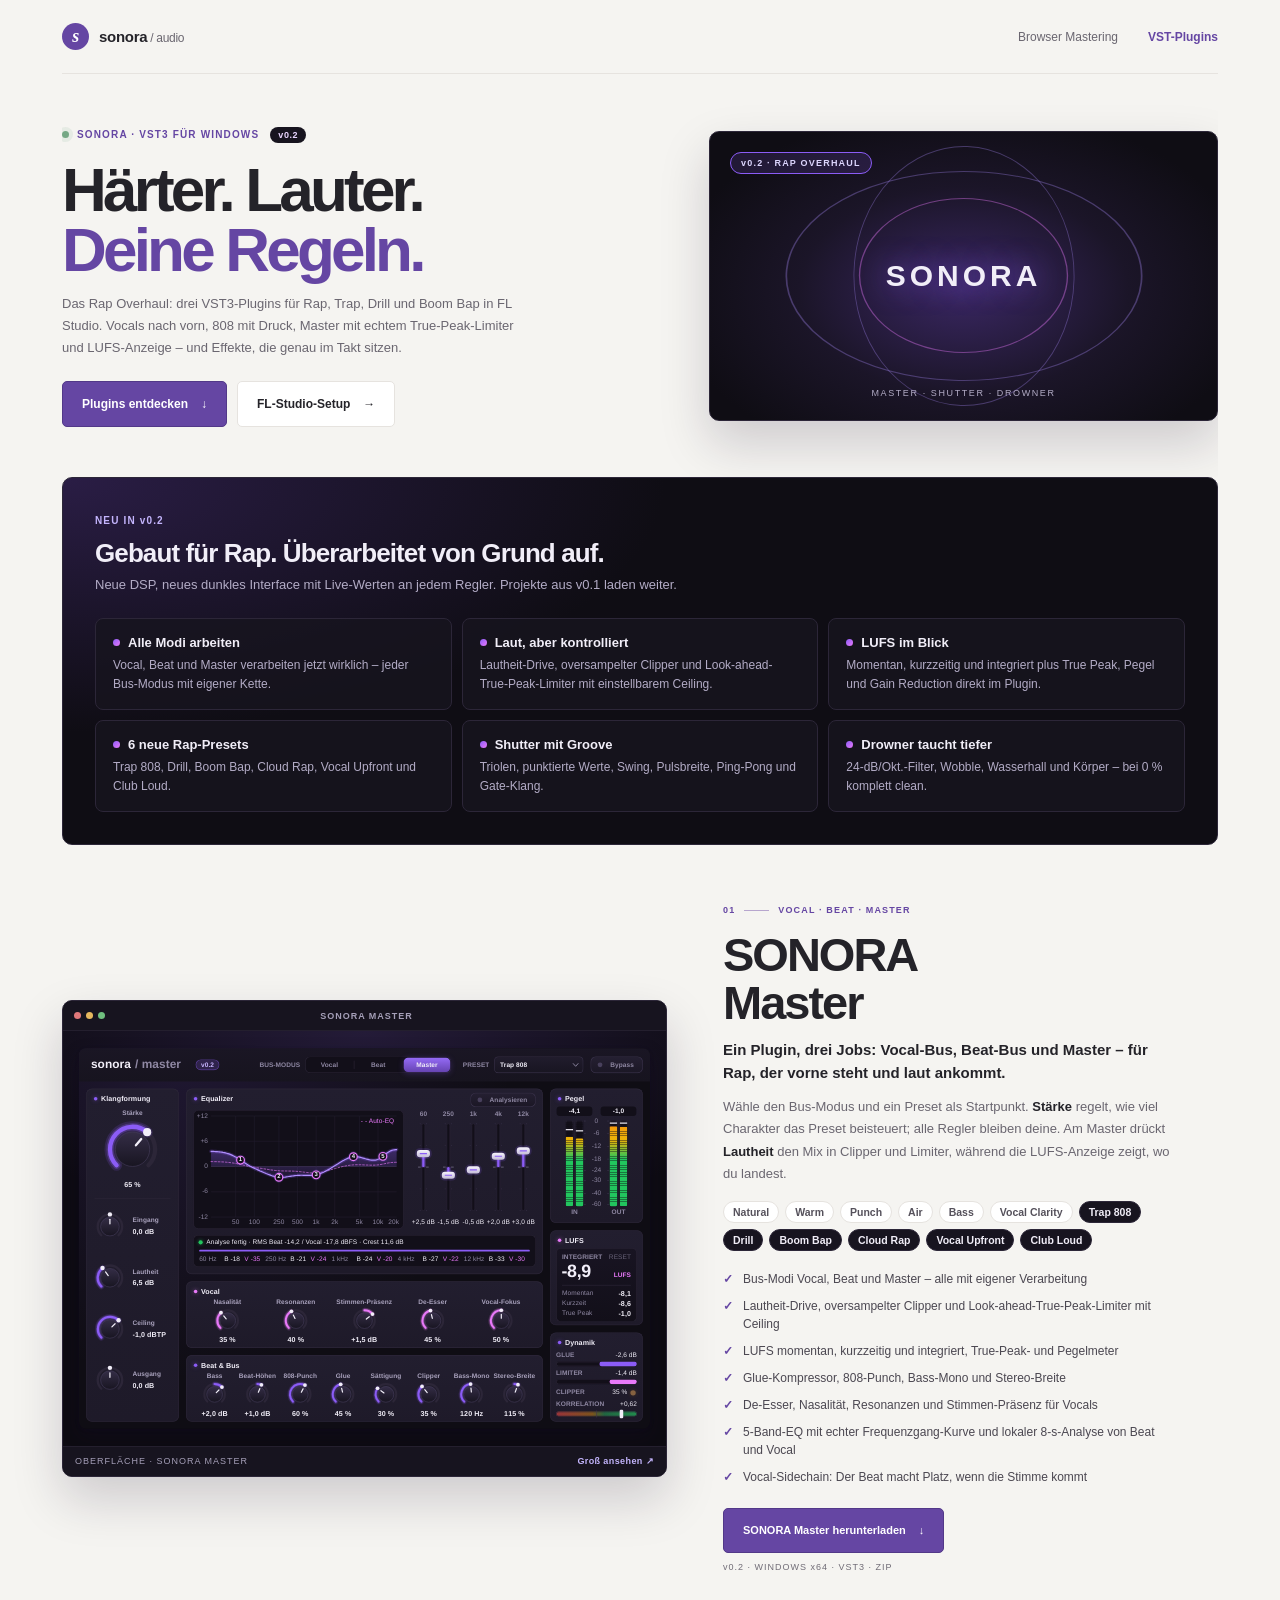
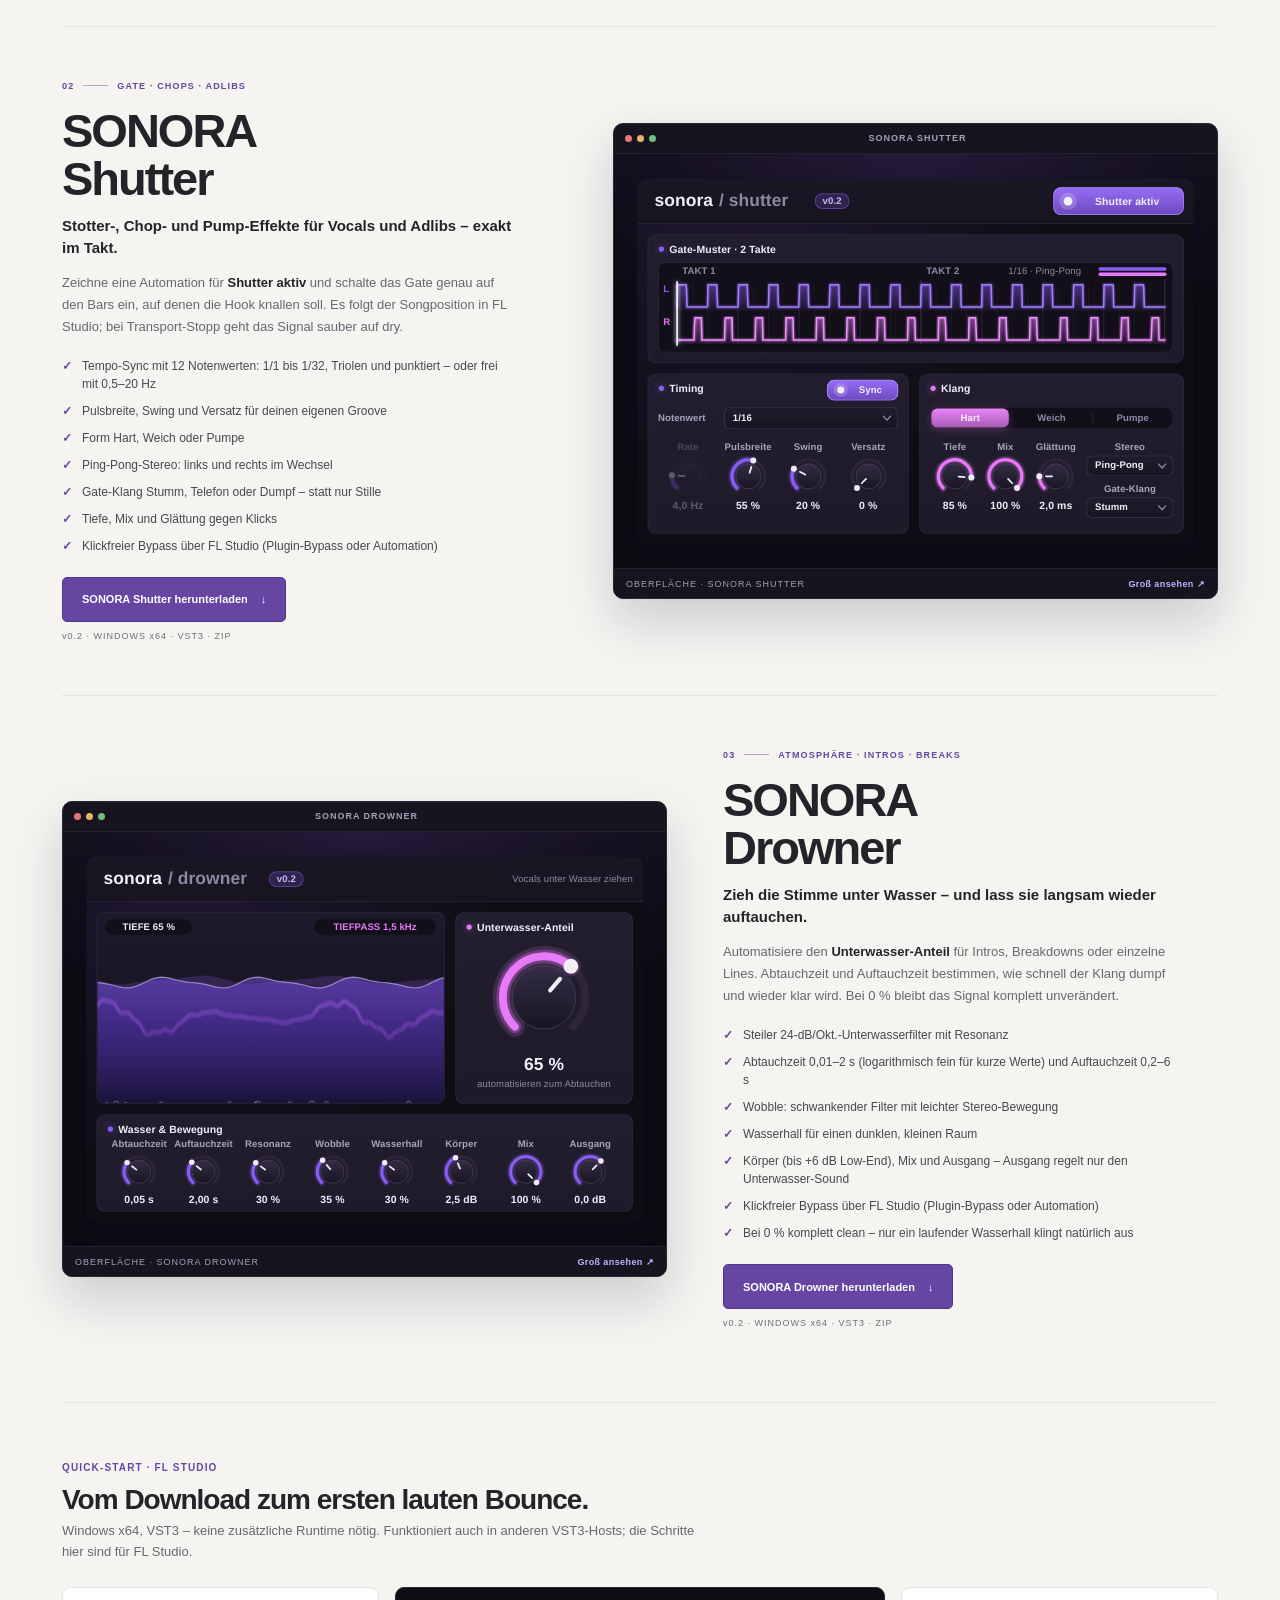
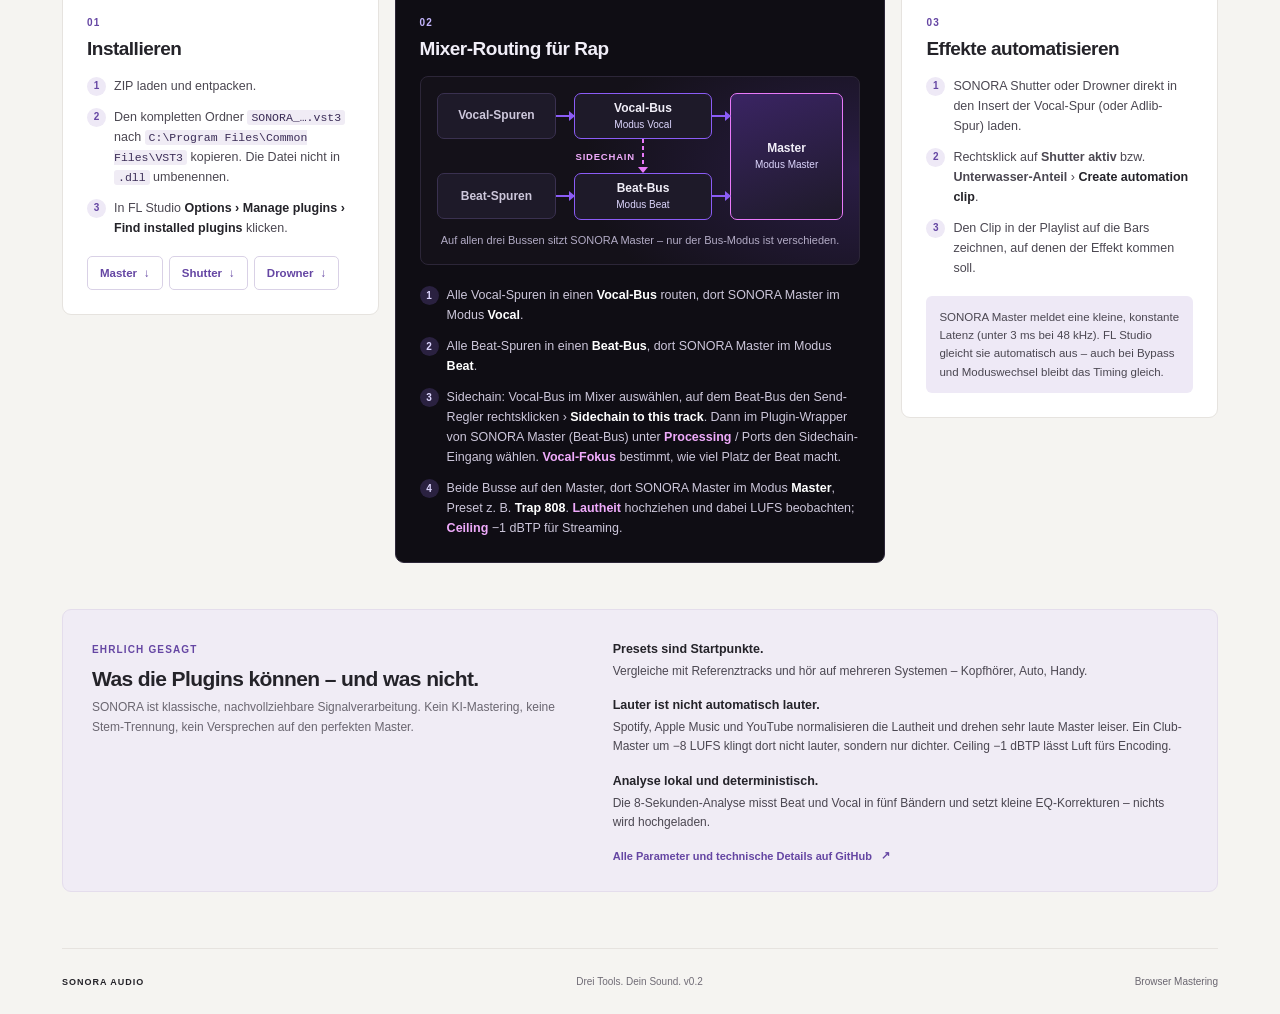
==== commit 7f44e646: "Add SONORA Master v0.2 engine, loudness metering, tests and render tool Co-authored-by: Copilot <223" ====
--- a/plugins.html
+++ b/plugins.html
@@ -111,6 +111,7 @@
                 <li>Ping-Pong-Stereo: links und rechts im Wechsel</li>
                 <li>Gate-Klang Stumm, Telefon oder Dumpf – statt nur Stille</li>
                 <li>Tiefe, Mix und Glättung gegen Klicks</li>
+                <li>Klickfreier Bypass über FL Studio (Plugin-Bypass oder Automation)</li>
               </ul>
               <a class="button button-primary download-button" href="https://github.com/simon-of-course/sonora-mastering/releases/latest/download/SONORA_Shutter.vst3.zip">SONORA Shutter herunterladen <span aria-hidden="true">↓</span></a>
               <span class="download-meta">v0.2 · WINDOWS x64 · VST3 · ZIP</span>
@@ -132,10 +133,11 @@
               <p>Automatisiere den <i>Unterwasser-Anteil</i> für Intros, Breakdowns oder einzelne Lines. Abtauchzeit und Auftauchzeit bestimmen, wie schnell der Klang dumpf und wieder klar wird. Bei 0 % bleibt das Signal komplett unverändert.</p>
               <ul class="feature-list">
                 <li>Steiler 24-dB/Okt.-Unterwasserfilter mit Resonanz</li>
-                <li>Abtauchzeit 0,01–2 s und Auftauchzeit 0,2–6 s</li>
+                <li>Abtauchzeit 0,01–2 s (logarithmisch fein für kurze Werte) und Auftauchzeit 0,2–6 s</li>
                 <li>Wobble: schwankender Filter mit leichter Stereo-Bewegung</li>
                 <li>Wasserhall für einen dunklen, kleinen Raum</li>
-                <li>Körper (bis +6 dB Low-End), Mix und Ausgang</li>
+                <li>Körper (bis +6 dB Low-End), Mix und Ausgang – Ausgang regelt nur den Unterwasser-Sound</li>
+                <li>Klickfreier Bypass über FL Studio (Plugin-Bypass oder Automation)</li>
                 <li>Bei 0 % komplett clean – nur ein laufender Wasserhall klingt natürlich aus</li>
               </ul>
               <a class="button button-primary download-button" href="https://github.com/simon-of-course/sonora-mastering/releases/latest/download/SONORA_Drowner.vst3.zip">SONORA Drowner herunterladen <span aria-hidden="true">↓</span></a>
